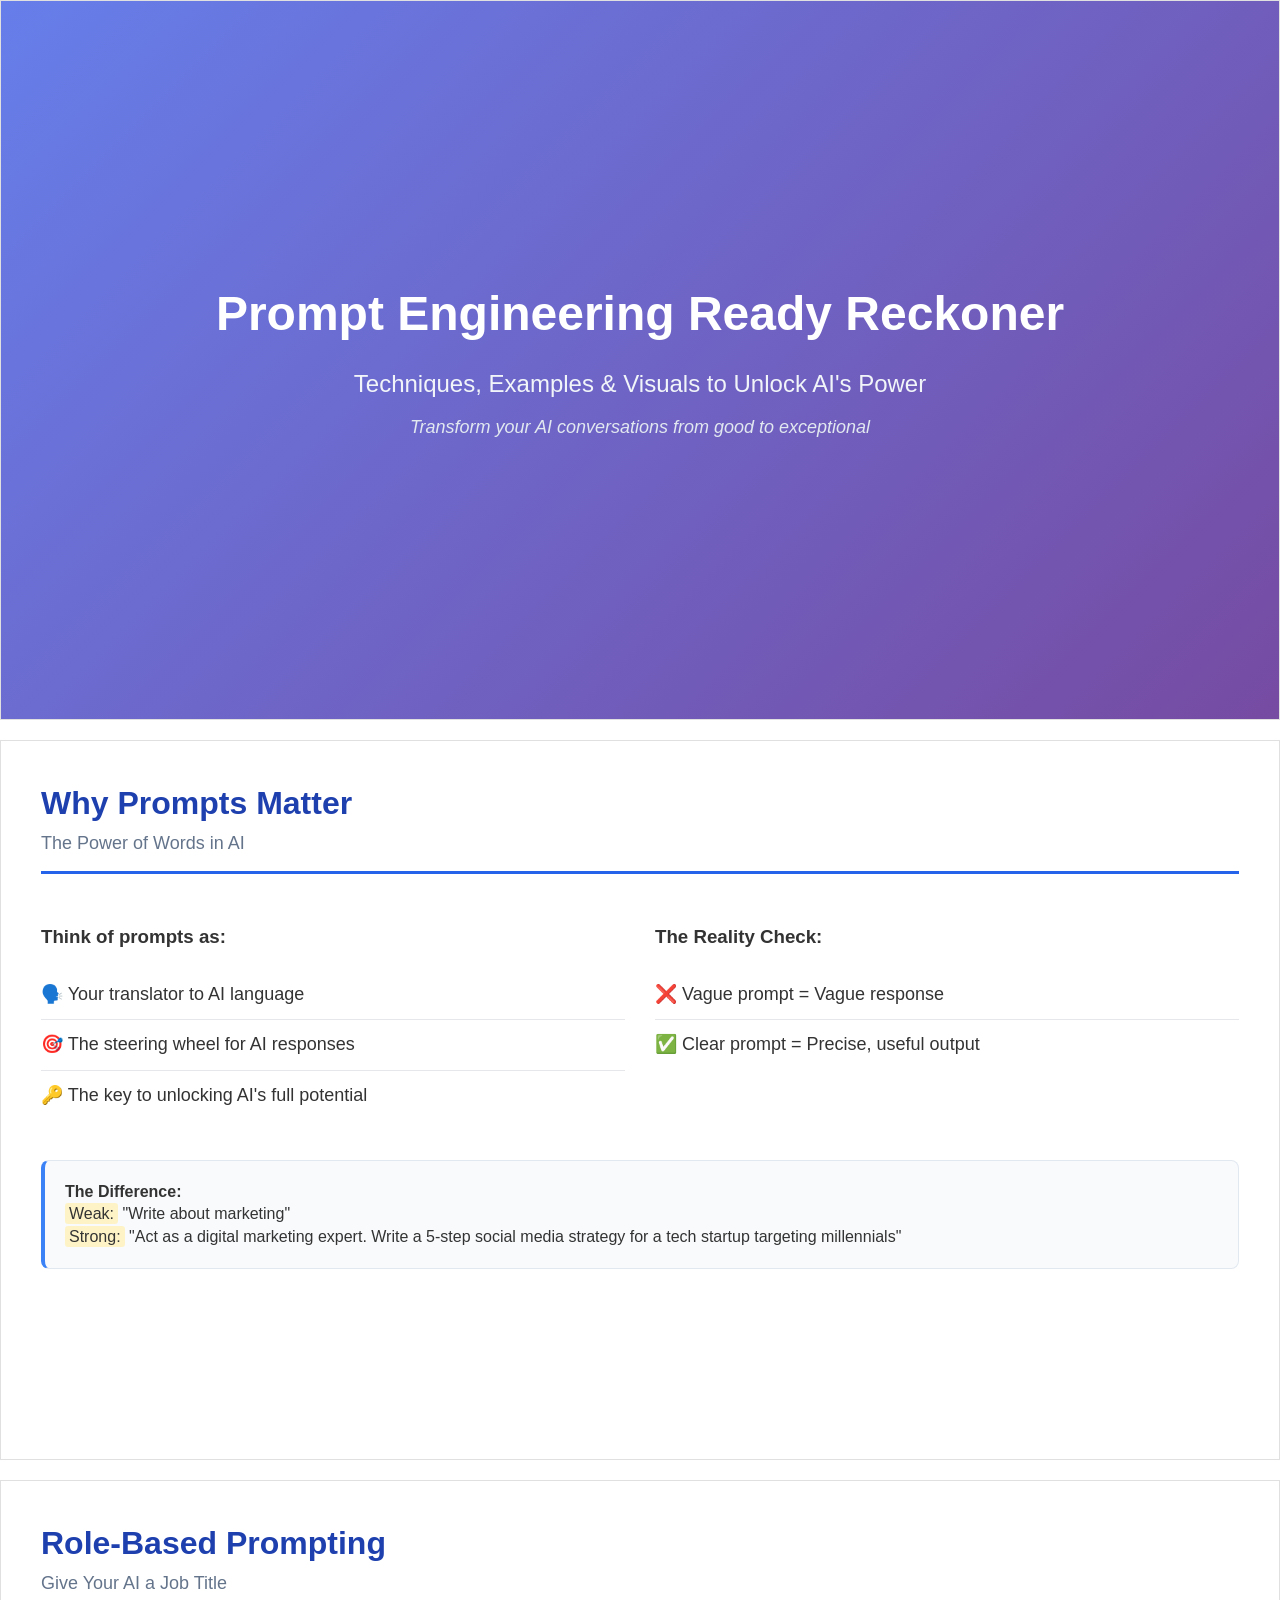
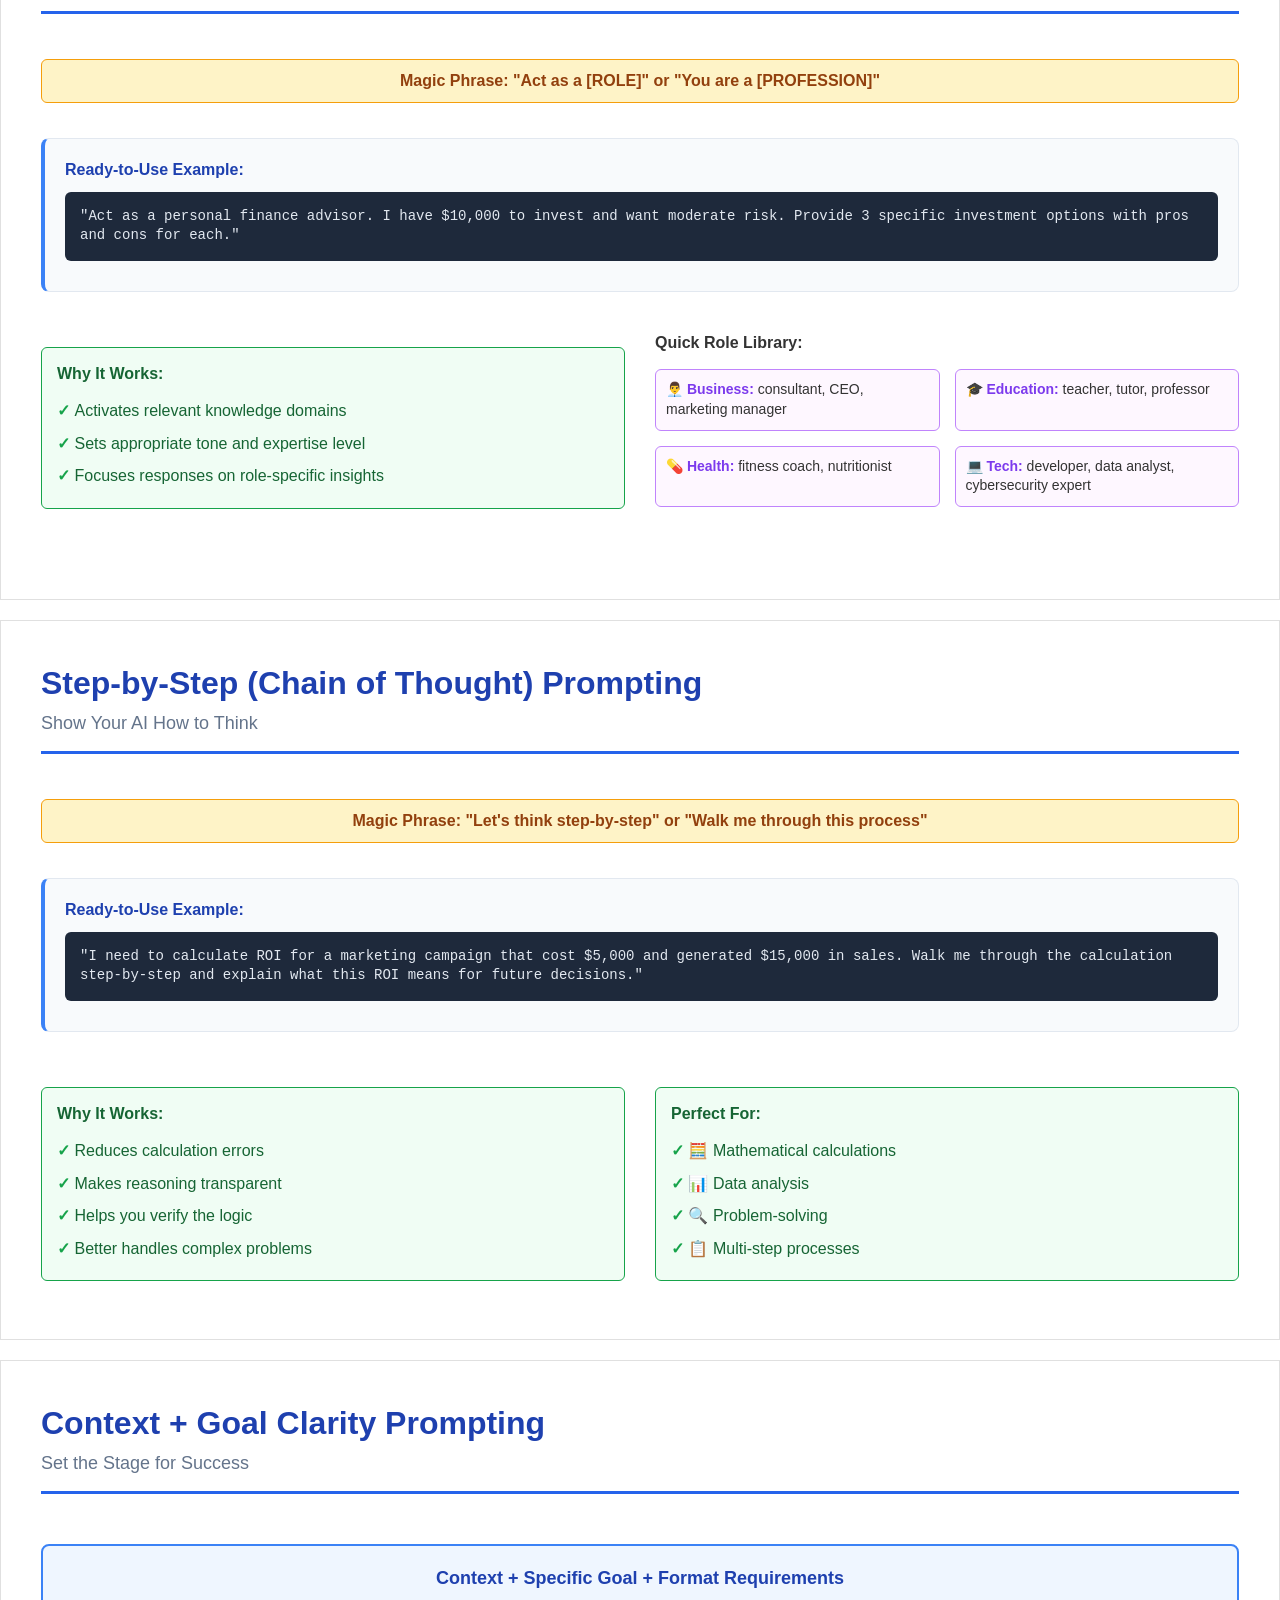
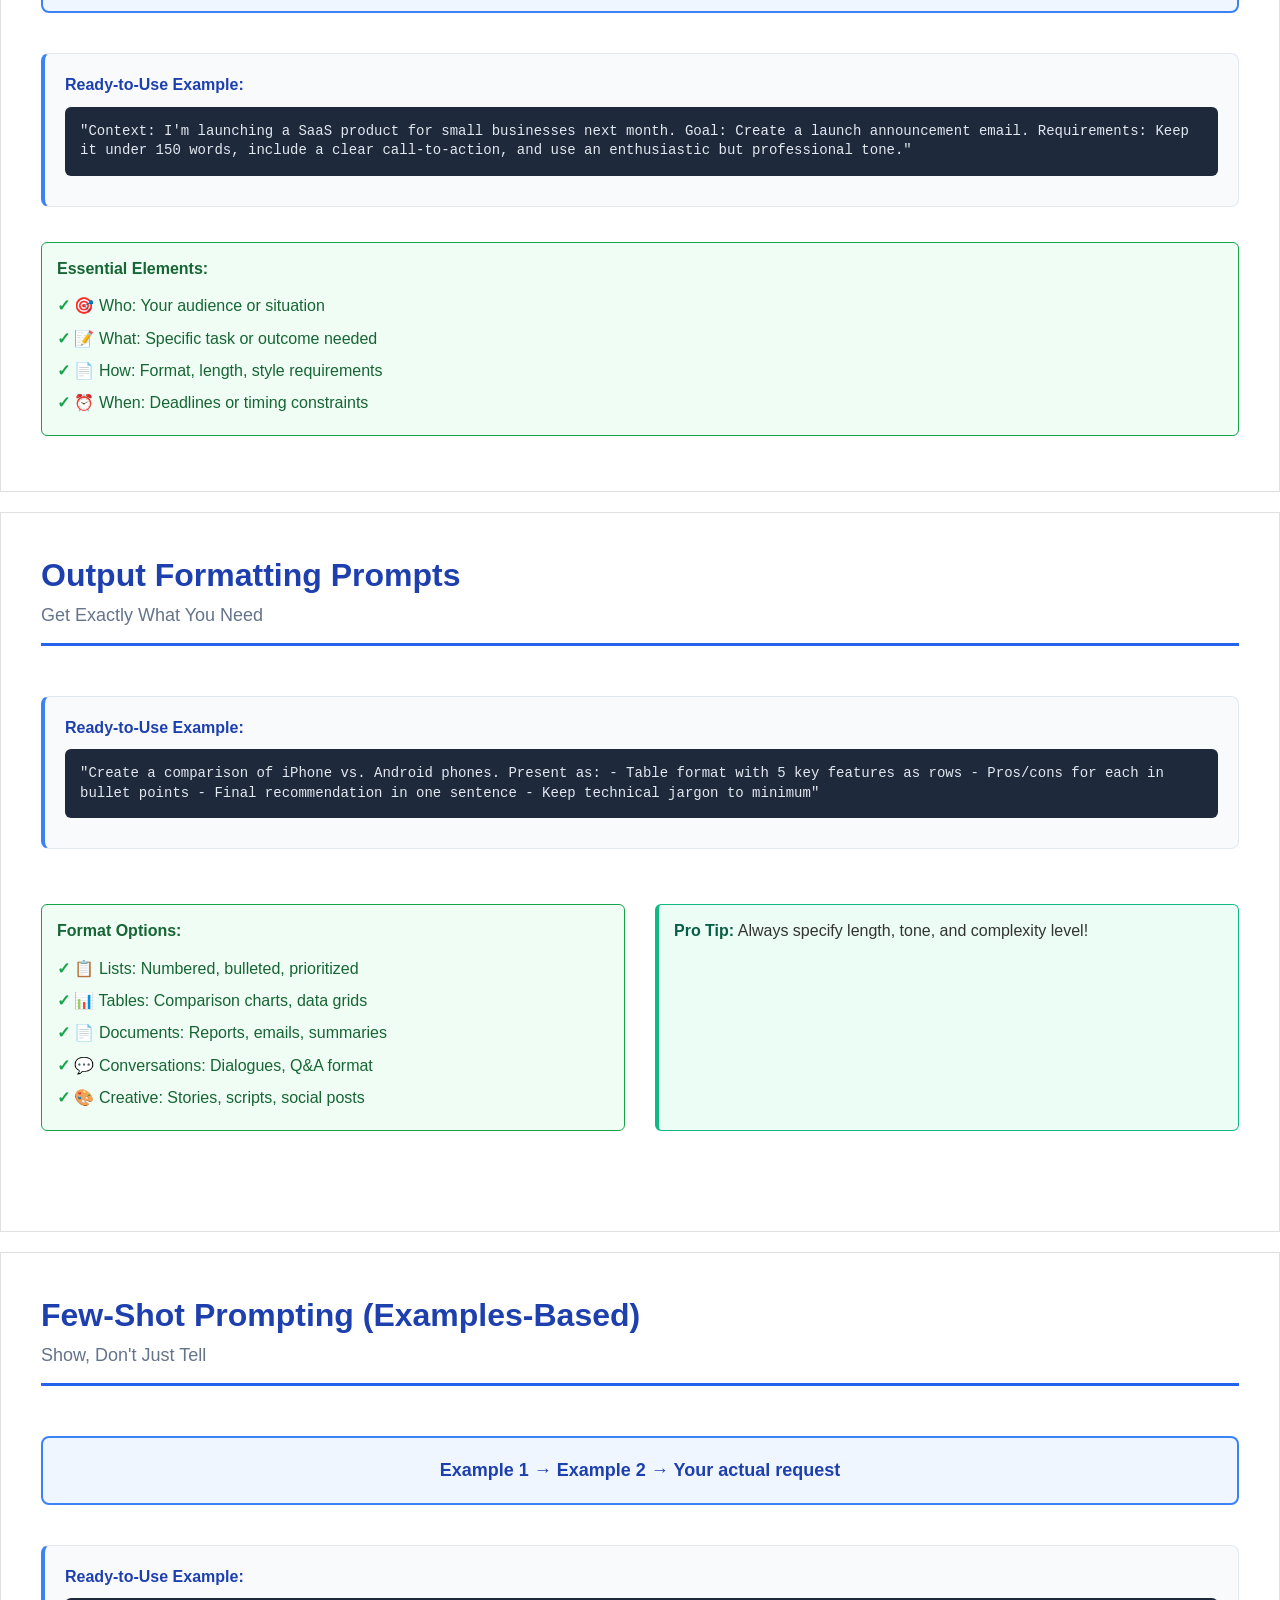
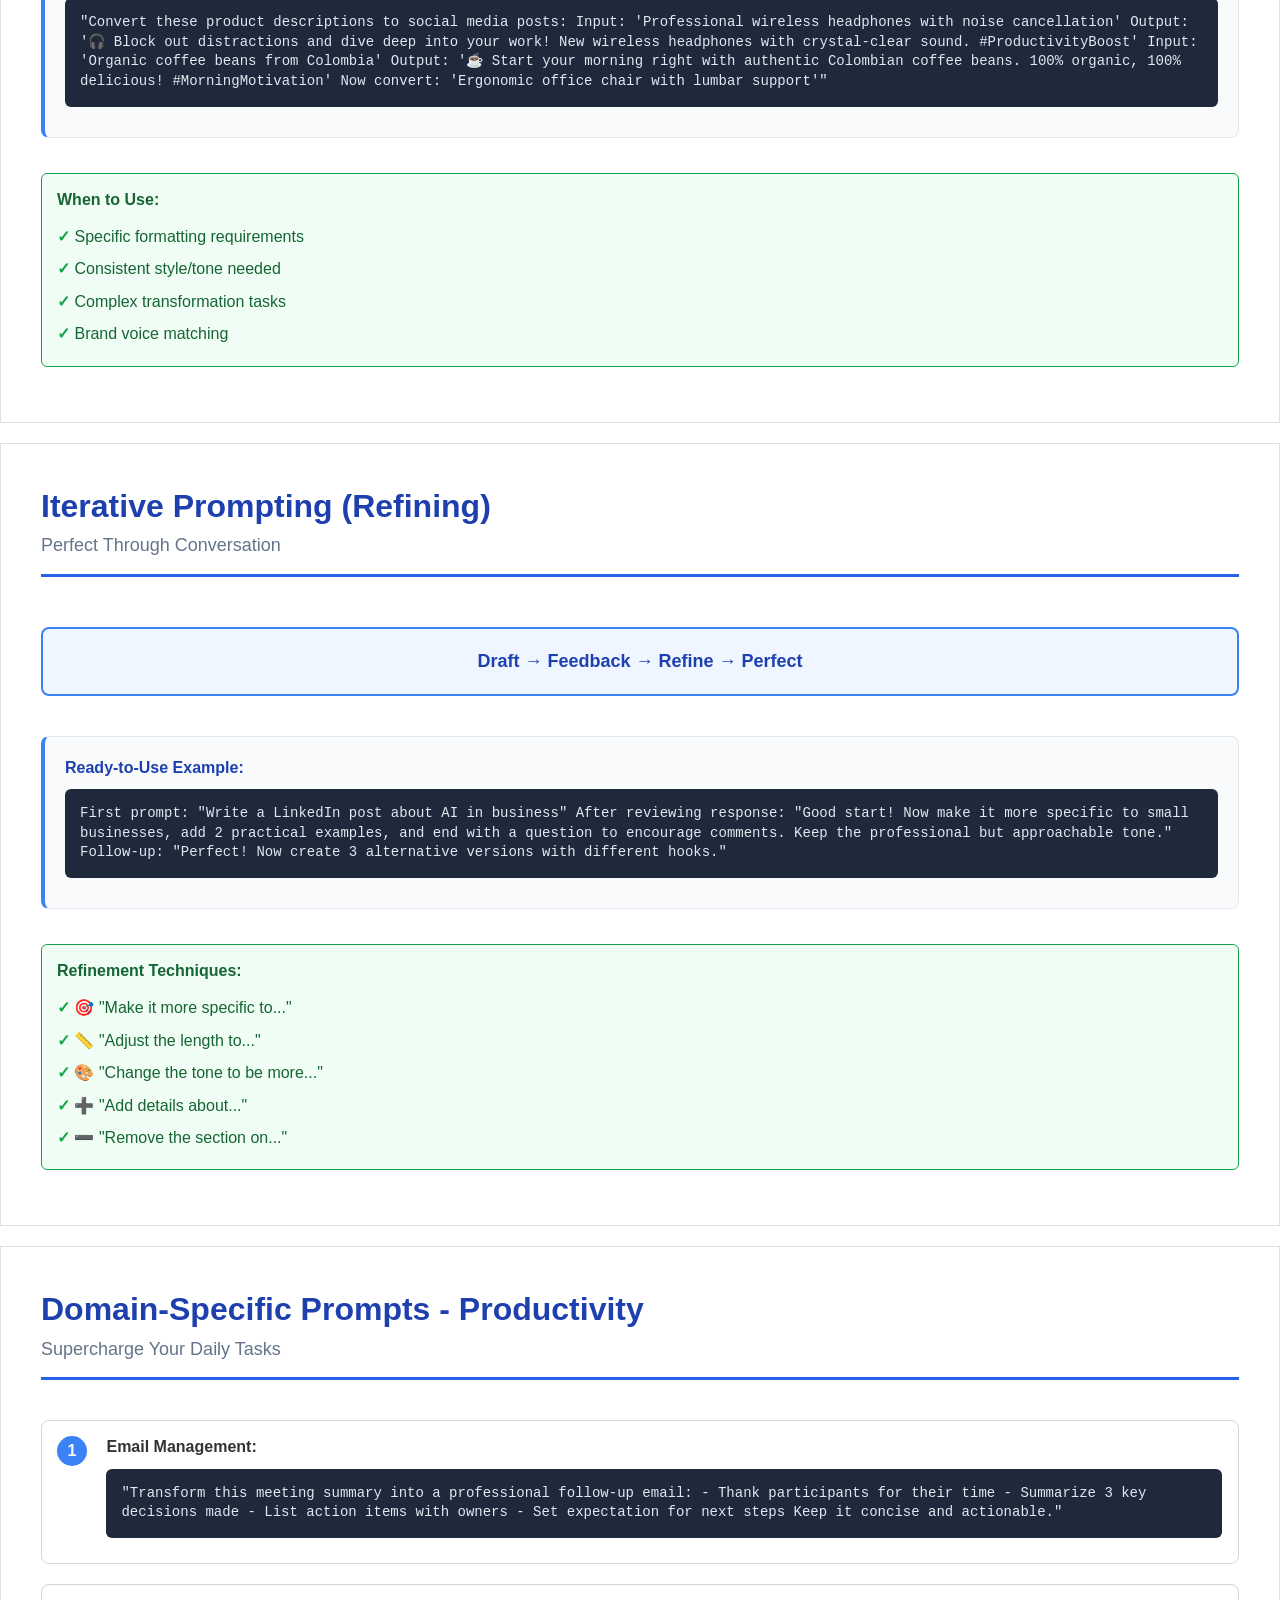
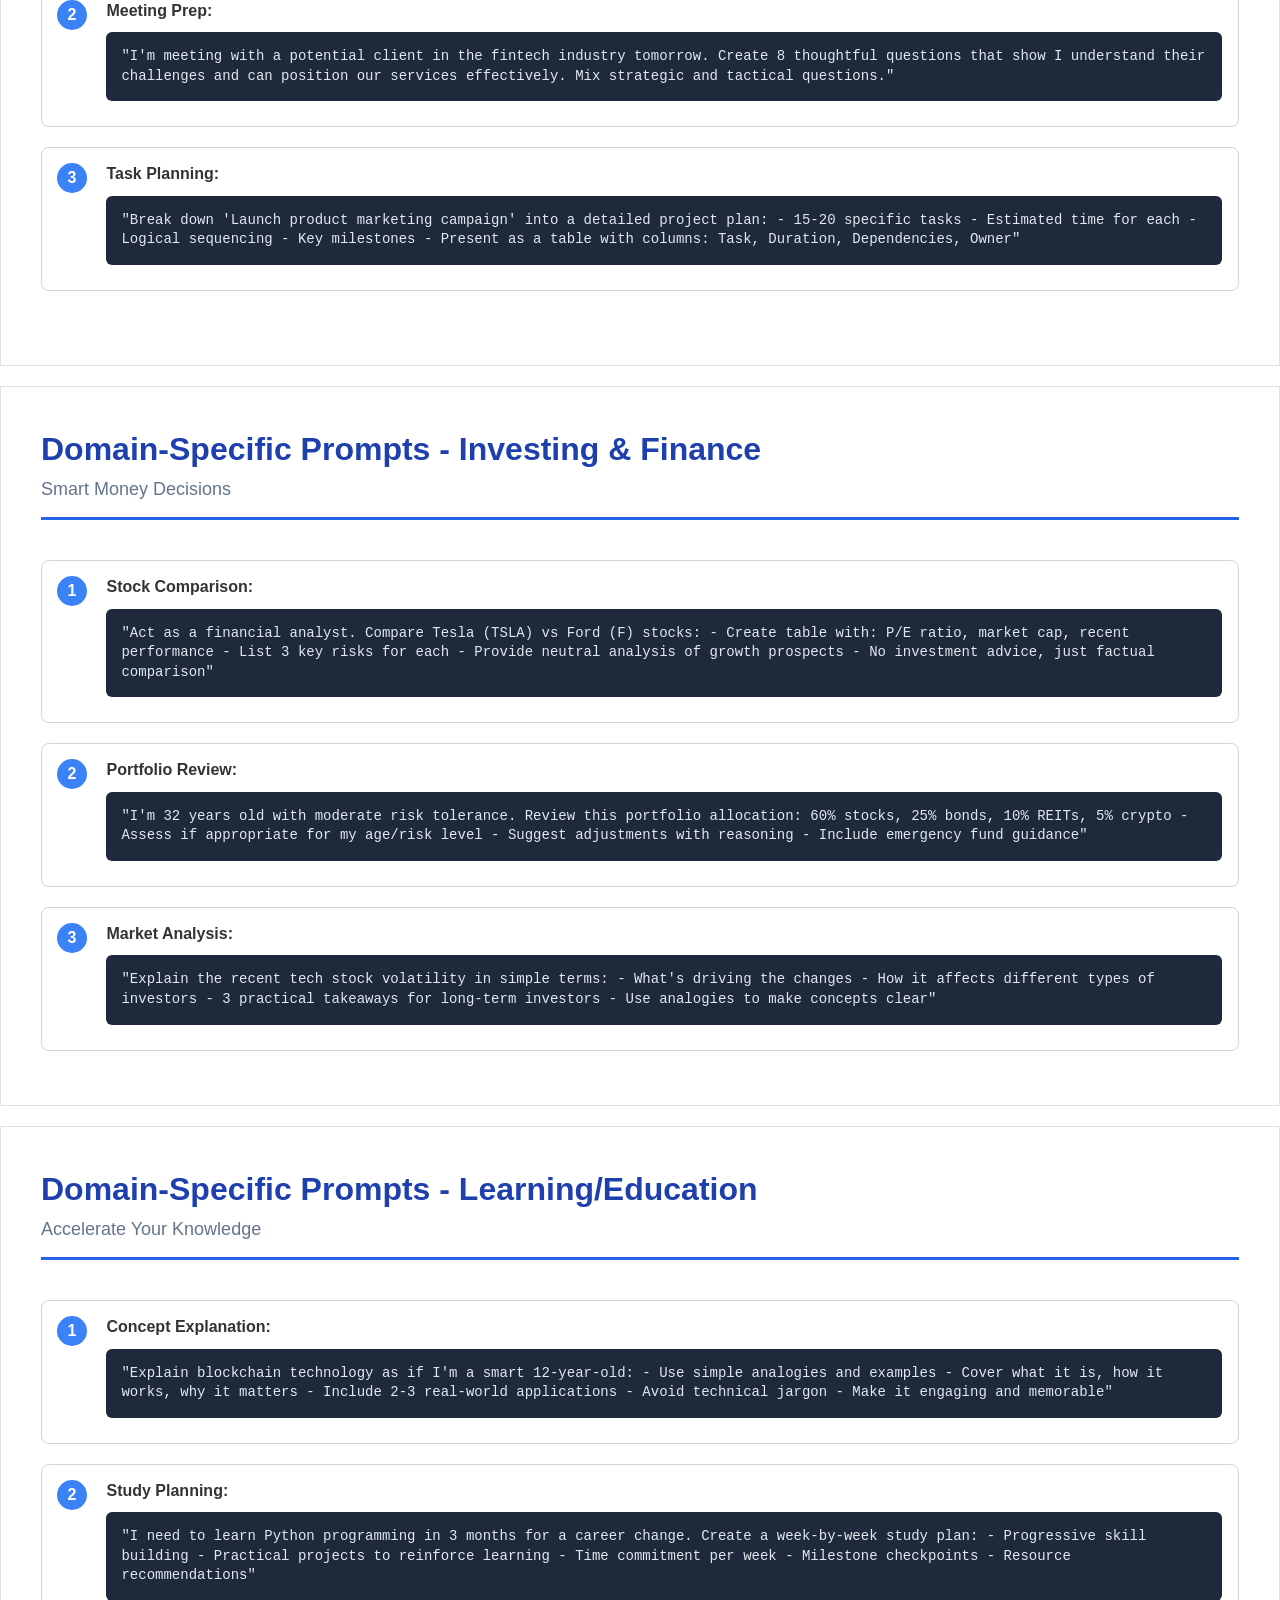
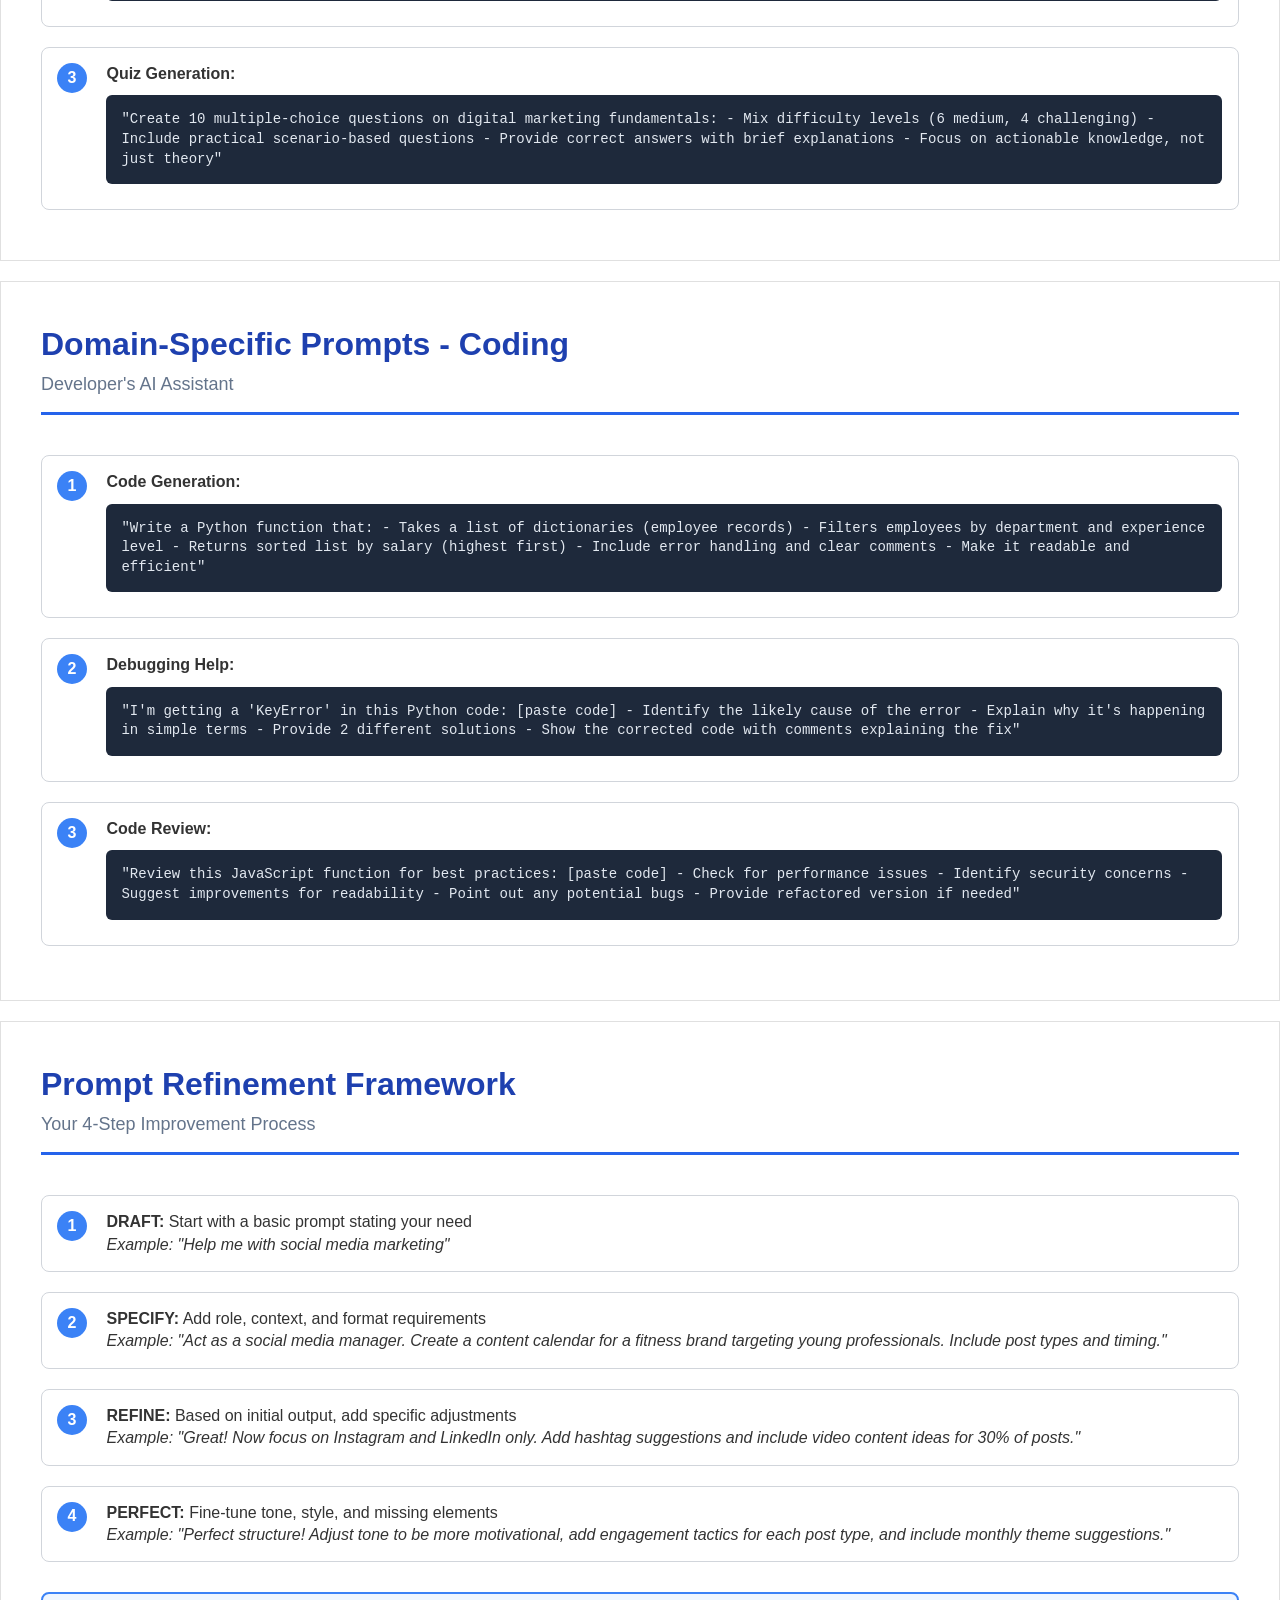
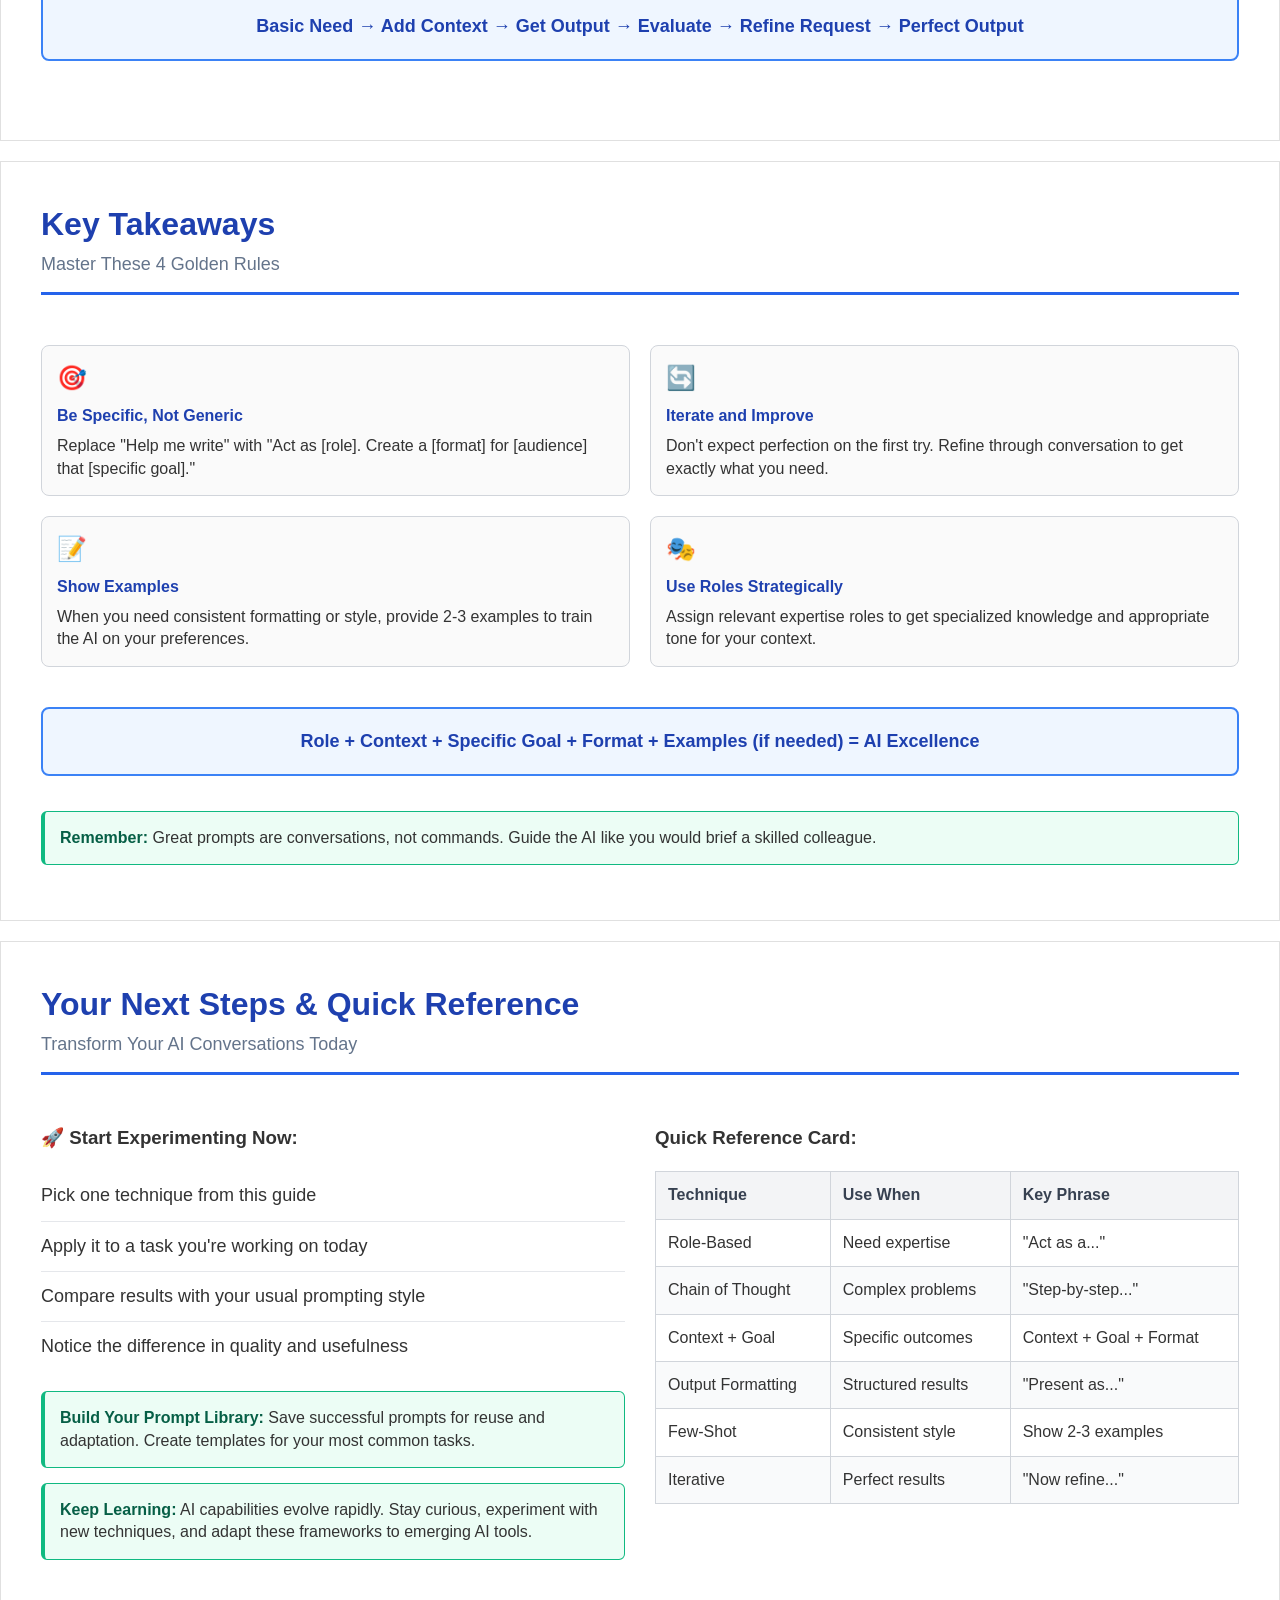
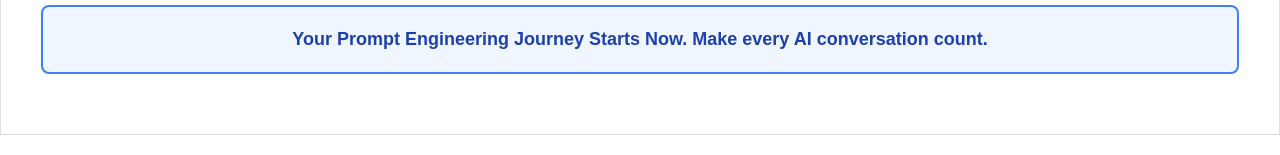
==== index.html @ 98dbdd7b "Rename prompt_engineering_presentation.html to index.html" ====
<!DOCTYPE html>
<html lang="en">
<head>
    <meta charset="UTF-8">
    <meta name="viewport" content="width=device-width, initial-scale=1.0">
    <title>Prompt Engineering Ready Reckoner</title>
    <style>
        @page {
            size: A4 landscape;
            margin: 0.5in;
        }

        * {
            margin: 0;
            padding: 0;
            box-sizing: border-box;
        }

        body {
            font-family: 'Segoe UI', Tahoma, Geneva, Verdana, sans-serif;
            line-height: 1.4;
            color: #333;
            background: white;
        }

        .slide {
            width: 100%;
            min-height: 7.5in;
            page-break-after: always;
            padding: 40px;
            display: flex;
            flex-direction: column;
            justify-content: flex-start;
            position: relative;
            background: white;
            border: 1px solid #e0e0e0;
            margin-bottom: 20px;
        }

        .slide:last-child {
            page-break-after: avoid;
        }

        .slide-header {
            border-bottom: 3px solid #2563eb;
            padding-bottom: 15px;
            margin-bottom: 30px;
        }

        .slide-title {
            font-size: 32px;
            font-weight: bold;
            color: #1e40af;
            margin-bottom: 5px;
        }

        .slide-subtitle {
            font-size: 18px;
            color: #64748b;
            font-weight: 500;
        }

        .cover-slide {
            justify-content: center;
            text-align: center;
            background: linear-gradient(135deg, #667eea 0%, #764ba2 100%);
            color: white;
        }

        .cover-slide .slide-title {
            font-size: 48px;
            color: white;
            margin-bottom: 20px;
        }

        .cover-slide .slide-subtitle {
            font-size: 24px;
            color: #f1f5f9;
            margin-bottom: 15px;
        }

        .tagline {
            font-size: 18px;
            color: #e2e8f0;
            font-style: italic;
        }

        .content-grid {
            display: grid;
            grid-template-columns: 1fr 1fr;
            gap: 30px;
            margin-top: 20px;
        }

        .single-column {
            display: block;
        }

        .key-points {
            list-style: none;
            margin: 20px 0;
        }

        .key-points li {
            padding: 12px 0;
            font-size: 18px;
            border-bottom: 1px solid #e5e7eb;
        }

        .key-points li:last-child {
            border-bottom: none;
        }

        .example-box {
            background: #f8fafc;
            border: 1px solid #e2e8f0;
            border-left: 4px solid #3b82f6;
            padding: 20px;
            margin: 20px 0;
            border-radius: 8px;
        }

        .example-title {
            font-weight: bold;
            color: #1e40af;
            margin-bottom: 10px;
        }

        .prompt-example {
            background: #1e293b;
            color: #e2e8f0;
            padding: 15px;
            border-radius: 6px;
            font-family: 'Courier New', monospace;
            font-size: 14px;
            margin: 10px 0;
            overflow-wrap: break-word;
        }

        .magic-phrase {
            background: #fef3c7;
            border: 1px solid #f59e0b;
            padding: 10px 15px;
            border-radius: 6px;
            font-weight: bold;
            color: #92400e;
            text-align: center;
            margin: 15px 0;
        }

        .benefits-list {
            background: #f0fdf4;
            border: 1px solid #16a34a;
            padding: 15px;
            border-radius: 6px;
            margin: 15px 0;
        }

        .benefits-list h4 {
            color: #166534;
            margin-bottom: 10px;
        }

        .benefits-list ul {
            list-style: none;
            margin-left: 0;
        }

        .benefits-list li {
            padding: 5px 0;
            color: #166534;
        }

        .benefits-list li:before {
            content: "✓ ";
            color: #16a34a;
            font-weight: bold;
        }

        .role-grid {
            display: grid;
            grid-template-columns: repeat(2, 1fr);
            gap: 15px;
            margin: 15px 0;
        }

        .role-item {
            background: #fef7ff;
            border: 1px solid #c084fc;
            padding: 10px;
            border-radius: 6px;
            font-size: 14px;
        }

        .role-item strong {
            color: #7c3aed;
        }

        .formula-box {
            background: #eff6ff;
            border: 2px solid #3b82f6;
            padding: 20px;
            text-align: center;
            font-size: 18px;
            font-weight: bold;
            color: #1e40af;
            border-radius: 8px;
            margin: 20px 0;
        }

        .step-box {
            border: 1px solid #d1d5db;
            border-radius: 8px;
            padding: 15px;
            margin: 10px 0;
            background: white;
        }

        .step-number {
            background: #3b82f6;
            color: white;
            width: 30px;
            height: 30px;
            border-radius: 50%;
            display: inline-flex;
            align-items: center;
            justify-content: center;
            font-weight: bold;
            margin-right: 15px;
        }

        .step-content {
            display: inline-block;
            width: calc(100% - 50px);
            vertical-align: top;
        }

        .golden-rules {
            display: grid;
            grid-template-columns: repeat(2, 1fr);
            gap: 20px;
            margin: 20px 0;
        }

        .rule-box {
            border: 1px solid #d1d5db;
            border-radius: 8px;
            padding: 15px;
            background: #fafafa;
        }

        .rule-icon {
            font-size: 24px;
            margin-bottom: 10px;
        }

        .rule-title {
            font-weight: bold;
            color: #1e40af;
            margin-bottom: 8px;
        }

        .table-container {
            margin: 20px 0;
        }

        .reference-table {
            width: 100%;
            border-collapse: collapse;
            border: 1px solid #d1d5db;
        }

        .reference-table th,
        .reference-table td {
            border: 1px solid #d1d5db;
            padding: 12px;
            text-align: left;
        }

        .reference-table th {
            background: #f3f4f6;
            font-weight: bold;
            color: #374151;
        }

        .reference-table tr:nth-child(even) {
            background: #f9fafb;
        }

        .highlight {
            background: #fef3c7;
            padding: 2px 4px;
            border-radius: 3px;
        }

        .tip-box {
            background: #ecfdf5;
            border: 1px solid #10b981;
            border-left: 4px solid #10b981;
            padding: 15px;
            margin: 15px 0;
            border-radius: 6px;
        }

        .tip-box strong {
            color: #065f46;
        }

        @media print {
            .slide {
                page-break-inside: avoid;
                break-inside: avoid;
            }
        }
    </style>
</head>
<body>

<!-- Slide 1: Cover -->
<div class="slide cover-slide">
    <div>
        <h1 class="slide-title">Prompt Engineering Ready Reckoner</h1>
        <h2 class="slide-subtitle">Techniques, Examples & Visuals to Unlock AI's Power</h2>
        <p class="tagline">Transform your AI conversations from good to exceptional</p>
    </div>
</div>

<!-- Slide 2: Introduction -->
<div class="slide">
    <div class="slide-header">
        <h1 class="slide-title">Why Prompts Matter</h1>
        <h2 class="slide-subtitle">The Power of Words in AI</h2>
    </div>

    <div class="content-grid">
        <div>
            <h3>Think of prompts as:</h3>
            <ul class="key-points">
                <li>🗣️ Your translator to AI language</li>
                <li>🎯 The steering wheel for AI responses</li>
                <li>🔑 The key to unlocking AI's full potential</li>
            </ul>
        </div>

        <div>
            <h3>The Reality Check:</h3>
            <ul class="key-points">
                <li>❌ Vague prompt = Vague response</li>
                <li>✅ Clear prompt = Precise, useful output</li>
            </ul>
        </div>
    </div>

    <div class="example-box">
        <p><strong>The Difference:</strong></p>
        <p><span class="highlight">Weak:</span> "Write about marketing"</p>
        <p><span class="highlight">Strong:</span> "Act as a digital marketing expert. Write a 5-step social media strategy for a tech startup targeting millennials"</p>
    </div>
</div>

<!-- Slide 3: Role-Based Prompting -->
<div class="slide">
    <div class="slide-header">
        <h1 class="slide-title">Role-Based Prompting</h1>
        <h2 class="slide-subtitle">Give Your AI a Job Title</h2>
    </div>

    <div class="magic-phrase">
        Magic Phrase: "Act as a [ROLE]" or "You are a [PROFESSION]"
    </div>

    <div class="example-box">
        <div class="example-title">Ready-to-Use Example:</div>
        <div class="prompt-example">
"Act as a personal finance advisor. I have $10,000 to invest and want moderate risk. 
Provide 3 specific investment options with pros and cons for each."
        </div>
    </div>

    <div class="content-grid">
        <div class="benefits-list">
            <h4>Why It Works:</h4>
            <ul>
                <li>Activates relevant knowledge domains</li>
                <li>Sets appropriate tone and expertise level</li>
                <li>Focuses responses on role-specific insights</li>
            </ul>
        </div>

        <div>
            <h4>Quick Role Library:</h4>
            <div class="role-grid">
                <div class="role-item"><strong>👨‍💼 Business:</strong> consultant, CEO, marketing manager</div>
                <div class="role-item"><strong>🎓 Education:</strong> teacher, tutor, professor</div>
                <div class="role-item"><strong>💊 Health:</strong> fitness coach, nutritionist</div>
                <div class="role-item"><strong>💻 Tech:</strong> developer, data analyst, cybersecurity expert</div>
            </div>
        </div>
    </div>
</div>

<!-- Slide 4: Chain of Thought -->
<div class="slide">
    <div class="slide-header">
        <h1 class="slide-title">Step-by-Step (Chain of Thought) Prompting</h1>
        <h2 class="slide-subtitle">Show Your AI How to Think</h2>
    </div>

    <div class="magic-phrase">
        Magic Phrase: "Let's think step-by-step" or "Walk me through this process"
    </div>

    <div class="example-box">
        <div class="example-title">Ready-to-Use Example:</div>
        <div class="prompt-example">
"I need to calculate ROI for a marketing campaign that cost $5,000 and generated 
$15,000 in sales. Walk me through the calculation step-by-step and explain what 
this ROI means for future decisions."
        </div>
    </div>

    <div class="content-grid">
        <div class="benefits-list">
            <h4>Why It Works:</h4>
            <ul>
                <li>Reduces calculation errors</li>
                <li>Makes reasoning transparent</li>
                <li>Helps you verify the logic</li>
                <li>Better handles complex problems</li>
            </ul>
        </div>

        <div class="benefits-list">
            <h4>Perfect For:</h4>
            <ul>
                <li>🧮 Mathematical calculations</li>
                <li>📊 Data analysis</li>
                <li>🔍 Problem-solving</li>
                <li>📋 Multi-step processes</li>
            </ul>
        </div>
    </div>
</div>

<!-- Slide 5: Context + Goal -->
<div class="slide">
    <div class="slide-header">
        <h1 class="slide-title">Context + Goal Clarity Prompting</h1>
        <h2 class="slide-subtitle">Set the Stage for Success</h2>
    </div>

    <div class="formula-box">
        Context + Specific Goal + Format Requirements
    </div>

    <div class="example-box">
        <div class="example-title">Ready-to-Use Example:</div>
        <div class="prompt-example">
"Context: I'm launching a SaaS product for small businesses next month.
Goal: Create a launch announcement email.
Requirements: Keep it under 150 words, include a clear call-to-action, 
and use an enthusiastic but professional tone."
        </div>
    </div>

    <div class="benefits-list">
        <h4>Essential Elements:</h4>
        <ul>
            <li>🎯 Who: Your audience or situation</li>
            <li>📝 What: Specific task or outcome needed</li>
            <li>📄 How: Format, length, style requirements</li>
            <li>⏰ When: Deadlines or timing constraints</li>
        </ul>
    </div>
</div>

<!-- Slide 6: Output Formatting -->
<div class="slide">
    <div class="slide-header">
        <h1 class="slide-title">Output Formatting Prompts</h1>
        <h2 class="slide-subtitle">Get Exactly What You Need</h2>
    </div>

    <div class="example-box">
        <div class="example-title">Ready-to-Use Example:</div>
        <div class="prompt-example">
"Create a comparison of iPhone vs. Android phones. Present as:
- Table format with 5 key features as rows
- Pros/cons for each in bullet points
- Final recommendation in one sentence
- Keep technical jargon to minimum"
        </div>
    </div>

    <div class="content-grid">
        <div class="benefits-list">
            <h4>Format Options:</h4>
            <ul>
                <li>📋 Lists: Numbered, bulleted, prioritized</li>
                <li>📊 Tables: Comparison charts, data grids</li>
                <li>📄 Documents: Reports, emails, summaries</li>
                <li>💬 Conversations: Dialogues, Q&A format</li>
                <li>🎨 Creative: Stories, scripts, social posts</li>
            </ul>
        </div>

        <div class="tip-box">
            <strong>Pro Tip:</strong> Always specify length, tone, and complexity level!
        </div>
    </div>
</div>

<!-- Slide 7: Few-Shot Prompting -->
<div class="slide">
    <div class="slide-header">
        <h1 class="slide-title">Few-Shot Prompting (Examples-Based)</h1>
        <h2 class="slide-subtitle">Show, Don't Just Tell</h2>
    </div>

    <div class="formula-box">
        Example 1 → Example 2 → Your actual request
    </div>

    <div class="example-box">
        <div class="example-title">Ready-to-Use Example:</div>
        <div class="prompt-example">
"Convert these product descriptions to social media posts:

Input: 'Professional wireless headphones with noise cancellation'
Output: '🎧 Block out distractions and dive deep into your work! New wireless 
headphones with crystal-clear sound. #ProductivityBoost'

Input: 'Organic coffee beans from Colombia'  
Output: '☕ Start your morning right with authentic Colombian coffee beans. 
100% organic, 100% delicious! #MorningMotivation'

Now convert: 'Ergonomic office chair with lumbar support'"
        </div>
    </div>

    <div class="benefits-list">
        <h4>When to Use:</h4>
        <ul>
            <li>Specific formatting requirements</li>
            <li>Consistent style/tone needed</li>
            <li>Complex transformation tasks</li>
            <li>Brand voice matching</li>
        </ul>
    </div>
</div>

<!-- Slide 8: Iterative Prompting -->
<div class="slide">
    <div class="slide-header">
        <h1 class="slide-title">Iterative Prompting (Refining)</h1>
        <h2 class="slide-subtitle">Perfect Through Conversation</h2>
    </div>

    <div class="formula-box">
        Draft → Feedback → Refine → Perfect
    </div>

    <div class="example-box">
        <div class="example-title">Ready-to-Use Example:</div>
        <div class="prompt-example">
First prompt: "Write a LinkedIn post about AI in business"

After reviewing response: "Good start! Now make it more specific to small businesses, 
add 2 practical examples, and end with a question to encourage comments. 
Keep the professional but approachable tone."

Follow-up: "Perfect! Now create 3 alternative versions with different hooks."
        </div>
    </div>

    <div class="benefits-list">
        <h4>Refinement Techniques:</h4>
        <ul>
            <li>🎯 "Make it more specific to..."</li>
            <li>📏 "Adjust the length to..."</li>
            <li>🎨 "Change the tone to be more..."</li>
            <li>➕ "Add details about..."</li>
            <li>➖ "Remove the section on..."</li>
        </ul>
    </div>
</div>

<!-- Slide 9: Productivity Prompts -->
<div class="slide">
    <div class="slide-header">
        <h1 class="slide-title">Domain-Specific Prompts - Productivity</h1>
        <h2 class="slide-subtitle">Supercharge Your Daily Tasks</h2>
    </div>

    <div class="step-box">
        <span class="step-number">1</span>
        <div class="step-content">
            <strong>Email Management:</strong>
            <div class="prompt-example">
"Transform this meeting summary into a professional follow-up email:
- Thank participants for their time
- Summarize 3 key decisions made
- List action items with owners
- Set expectation for next steps
Keep it concise and actionable."
            </div>
        </div>
    </div>

    <div class="step-box">
        <span class="step-number">2</span>
        <div class="step-content">
            <strong>Meeting Prep:</strong>
            <div class="prompt-example">
"I'm meeting with a potential client in the fintech industry tomorrow. 
Create 8 thoughtful questions that show I understand their challenges 
and can position our services effectively. Mix strategic and tactical questions."
            </div>
        </div>
    </div>

    <div class="step-box">
        <span class="step-number">3</span>
        <div class="step-content">
            <strong>Task Planning:</strong>
            <div class="prompt-example">
"Break down 'Launch product marketing campaign' into a detailed project plan:
- 15-20 specific tasks
- Estimated time for each
- Logical sequencing
- Key milestones
- Present as a table with columns: Task, Duration, Dependencies, Owner"
            </div>
        </div>
    </div>
</div>

<!-- Slide 10: Finance Prompts -->
<div class="slide">
    <div class="slide-header">
        <h1 class="slide-title">Domain-Specific Prompts - Investing & Finance</h1>
        <h2 class="slide-subtitle">Smart Money Decisions</h2>
    </div>

    <div class="step-box">
        <span class="step-number">1</span>
        <div class="step-content">
            <strong>Stock Comparison:</strong>
            <div class="prompt-example">
"Act as a financial analyst. Compare Tesla (TSLA) vs Ford (F) stocks:
- Create table with: P/E ratio, market cap, recent performance
- List 3 key risks for each
- Provide neutral analysis of growth prospects
- No investment advice, just factual comparison"
            </div>
        </div>
    </div>

    <div class="step-box">
        <span class="step-number">2</span>
        <div class="step-content">
            <strong>Portfolio Review:</strong>
            <div class="prompt-example">
"I'm 32 years old with moderate risk tolerance. Review this portfolio allocation:
60% stocks, 25% bonds, 10% REITs, 5% crypto
- Assess if appropriate for my age/risk level  
- Suggest adjustments with reasoning
- Include emergency fund guidance"
            </div>
        </div>
    </div>

    <div class="step-box">
        <span class="step-number">3</span>
        <div class="step-content">
            <strong>Market Analysis:</strong>
            <div class="prompt-example">
"Explain the recent tech stock volatility in simple terms:
- What's driving the changes
- How it affects different types of investors
- 3 practical takeaways for long-term investors
- Use analogies to make concepts clear"
            </div>
        </div>
    </div>
</div>

<!-- Slide 11: Learning Prompts -->
<div class="slide">
    <div class="slide-header">
        <h1 class="slide-title">Domain-Specific Prompts - Learning/Education</h1>
        <h2 class="slide-subtitle">Accelerate Your Knowledge</h2>
    </div>

    <div class="step-box">
        <span class="step-number">1</span>
        <div class="step-content">
            <strong>Concept Explanation:</strong>
            <div class="prompt-example">
"Explain blockchain technology as if I'm a smart 12-year-old:
- Use simple analogies and examples
- Cover what it is, how it works, why it matters
- Include 2-3 real-world applications
- Avoid technical jargon
- Make it engaging and memorable"
            </div>
        </div>
    </div>

    <div class="step-box">
        <span class="step-number">2</span>
        <div class="step-content">
            <strong>Study Planning:</strong>
            <div class="prompt-example">
"I need to learn Python programming in 3 months for a career change.
Create a week-by-week study plan:
- Progressive skill building
- Practical projects to reinforce learning  
- Time commitment per week
- Milestone checkpoints
- Resource recommendations"
            </div>
        </div>
    </div>

    <div class="step-box">
        <span class="step-number">3</span>
        <div class="step-content">
            <strong>Quiz Generation:</strong>
            <div class="prompt-example">
"Create 10 multiple-choice questions on digital marketing fundamentals:
- Mix difficulty levels (6 medium, 4 challenging)
- Include practical scenario-based questions
- Provide correct answers with brief explanations
- Focus on actionable knowledge, not just theory"
            </div>
        </div>
    </div>
</div>

<!-- Slide 12: Coding Prompts -->
<div class="slide">
    <div class="slide-header">
        <h1 class="slide-title">Domain-Specific Prompts - Coding</h1>
        <h2 class="slide-subtitle">Developer's AI Assistant</h2>
    </div>

    <div class="step-box">
        <span class="step-number">1</span>
        <div class="step-content">
            <strong>Code Generation:</strong>
            <div class="prompt-example">
"Write a Python function that:
- Takes a list of dictionaries (employee records)
- Filters employees by department and experience level
- Returns sorted list by salary (highest first)
- Include error handling and clear comments
- Make it readable and efficient"
            </div>
        </div>
    </div>

    <div class="step-box">
        <span class="step-number">2</span>
        <div class="step-content">
            <strong>Debugging Help:</strong>
            <div class="prompt-example">
"I'm getting a 'KeyError' in this Python code: [paste code]
- Identify the likely cause of the error
- Explain why it's happening in simple terms
- Provide 2 different solutions
- Show the corrected code with comments explaining the fix"
            </div>
        </div>
    </div>

    <div class="step-box">
        <span class="step-number">3</span>
        <div class="step-content">
            <strong>Code Review:</strong>
            <div class="prompt-example">
"Review this JavaScript function for best practices:
[paste code]
- Check for performance issues
- Identify security concerns
- Suggest improvements for readability
- Point out any potential bugs
- Provide refactored version if needed"
            </div>
        </div>
    </div>
</div>

<!-- Slide 13: Refinement Framework -->
<div class="slide">
    <div class="slide-header">
        <h1 class="slide-title">Prompt Refinement Framework</h1>
        <h2 class="slide-subtitle">Your 4-Step Improvement Process</h2>
    </div>

    <div class="step-box">
        <span class="step-number">1</span>
        <div class="step-content">
            <strong>DRAFT:</strong> Start with a basic prompt stating your need<br>
            <em>Example: "Help me with social media marketing"</em>
        </div>
    </div>

    <div class="step-box">
        <span class="step-number">2</span>
        <div class="step-content">
            <strong>SPECIFY:</strong> Add role, context, and format requirements<br>
            <em>Example: "Act as a social media manager. Create a content calendar for a fitness brand targeting young professionals. Include post types and timing."</em>
        </div>
    </div>

    <div class="step-box">
        <span class="step-number">3</span>
        <div class="step-content">
            <strong>REFINE:</strong> Based on initial output, add specific adjustments<br>
            <em>Example: "Great! Now focus on Instagram and LinkedIn only. Add hashtag suggestions and include video content ideas for 30% of posts."</em>
        </div>
    </div>

    <div class="step-box">
        <span class="step-number">4</span>
        <div class="step-content">
            <strong>PERFECT:</strong> Fine-tune tone, style, and missing elements<br>
            <em>Example: "Perfect structure! Adjust tone to be more motivational, add engagement tactics for each post type, and include monthly theme suggestions."</em>
        </div>
    </div>

    <div class="formula-box">
        Basic Need → Add Context → Get Output → Evaluate → Refine Request → Perfect Output
    </div>
</div>

<!-- Slide 14: Key Takeaways -->
<div class="slide">
    <div class="slide-header">
        <h1 class="slide-title">Key Takeaways</h1>
        <h2 class="slide-subtitle">Master These 4 Golden Rules</h2>
    </div>

    <div class="golden-rules">
        <div class="rule-box">
            <div class="rule-icon">🎯</div>
            <div class="rule-title">Be Specific, Not Generic</div>
            <p>Replace "Help me write" with "Act as [role]. Create a [format] for [audience] that [specific goal]."</p>
        </div>

        <div class="rule-box">
            <div class="rule-icon">🔄</div>
            <div class="rule-title">Iterate and Improve</div>
            <p>Don't expect perfection on the first try. Refine through conversation to get exactly what you need.</p>
        </div>

        <div class="rule-box">
            <div class="rule-icon">📝</div>
            <div class="rule-title">Show Examples</div>
            <p>When you need consistent formatting or style, provide 2-3 examples to train the AI on your preferences.</p>
        </div>

        <div class="rule-box">
            <div class="rule-icon">🎭</div>
            <div class="rule-title">Use Roles Strategically</div>
            <p>Assign relevant expertise roles to get specialized knowledge and appropriate tone for your context.</p>
        </div>
    </div>

    <div class="formula-box">
        Role + Context + Specific Goal + Format + Examples (if needed) = AI Excellence
    </div>

    <div class="tip-box">
        <strong>Remember:</strong> Great prompts are conversations, not commands. Guide the AI like you would brief a skilled colleague.
    </div>
</div>

<!-- Slide 15: Next Steps & Reference -->
<div class="slide">
    <div class="slide-header">
        <h1 class="slide-title">Your Next Steps & Quick Reference</h1>
        <h2 class="slide-subtitle">Transform Your AI Conversations Today</h2>
    </div>

    <div class="content-grid">
        <div>
            <h3>🚀 Start Experimenting Now:</h3>
            <ul class="key-points">
                <li>Pick one technique from this guide</li>
                <li>Apply it to a task you're working on today</li>
                <li>Compare results with your usual prompting style</li>
                <li>Notice the difference in quality and usefulness</li>
            </ul>

            <div class="tip-box">
                <strong>Build Your Prompt Library:</strong> Save successful prompts for reuse and adaptation. Create templates for your most common tasks.
            </div>

            <div class="tip-box">
                <strong>Keep Learning:</strong> AI capabilities evolve rapidly. Stay curious, experiment with new techniques, and adapt these frameworks to emerging AI tools.
            </div>
        </div>

        <div>
            <h3>Quick Reference Card:</h3>
            <div class="table-container">
                <table class="reference-table">
                    <thead>
                        <tr>
                            <th>Technique</th>
                            <th>Use When</th>
                            <th>Key Phrase</th>
                        </tr>
                    </thead>
                    <tbody>
                        <tr>
                            <td>Role-Based</td>
                            <td>Need expertise</td>
                            <td>"Act as a..."</td>
                        </tr>
                        <tr>
                            <td>Chain of Thought</td>
                            <td>Complex problems</td>
                            <td>"Step-by-step..."</td>
                        </tr>
                        <tr>
                            <td>Context + Goal</td>
                            <td>Specific outcomes</td>
                            <td>Context + Goal + Format</td>
                        </tr>
                        <tr>
                            <td>Output Formatting</td>
                            <td>Structured results</td>
                            <td>"Present as..."</td>
                        </tr>
                        <tr>
                            <td>Few-Shot</td>
                            <td>Consistent style</td>
                            <td>Show 2-3 examples</td>
                        </tr>
                        <tr>
                            <td>Iterative</td>
                            <td>Perfect results</td>
                            <td>"Now refine..."</td>
                        </tr>
                    </tbody>
                </table>
            </div>
        </div>
    </div>

    <div class="formula-box" style="margin-top: 30px;">
        Your Prompt Engineering Journey Starts Now. Make every AI conversation count.
    </div>
</div>

</body>
</html>
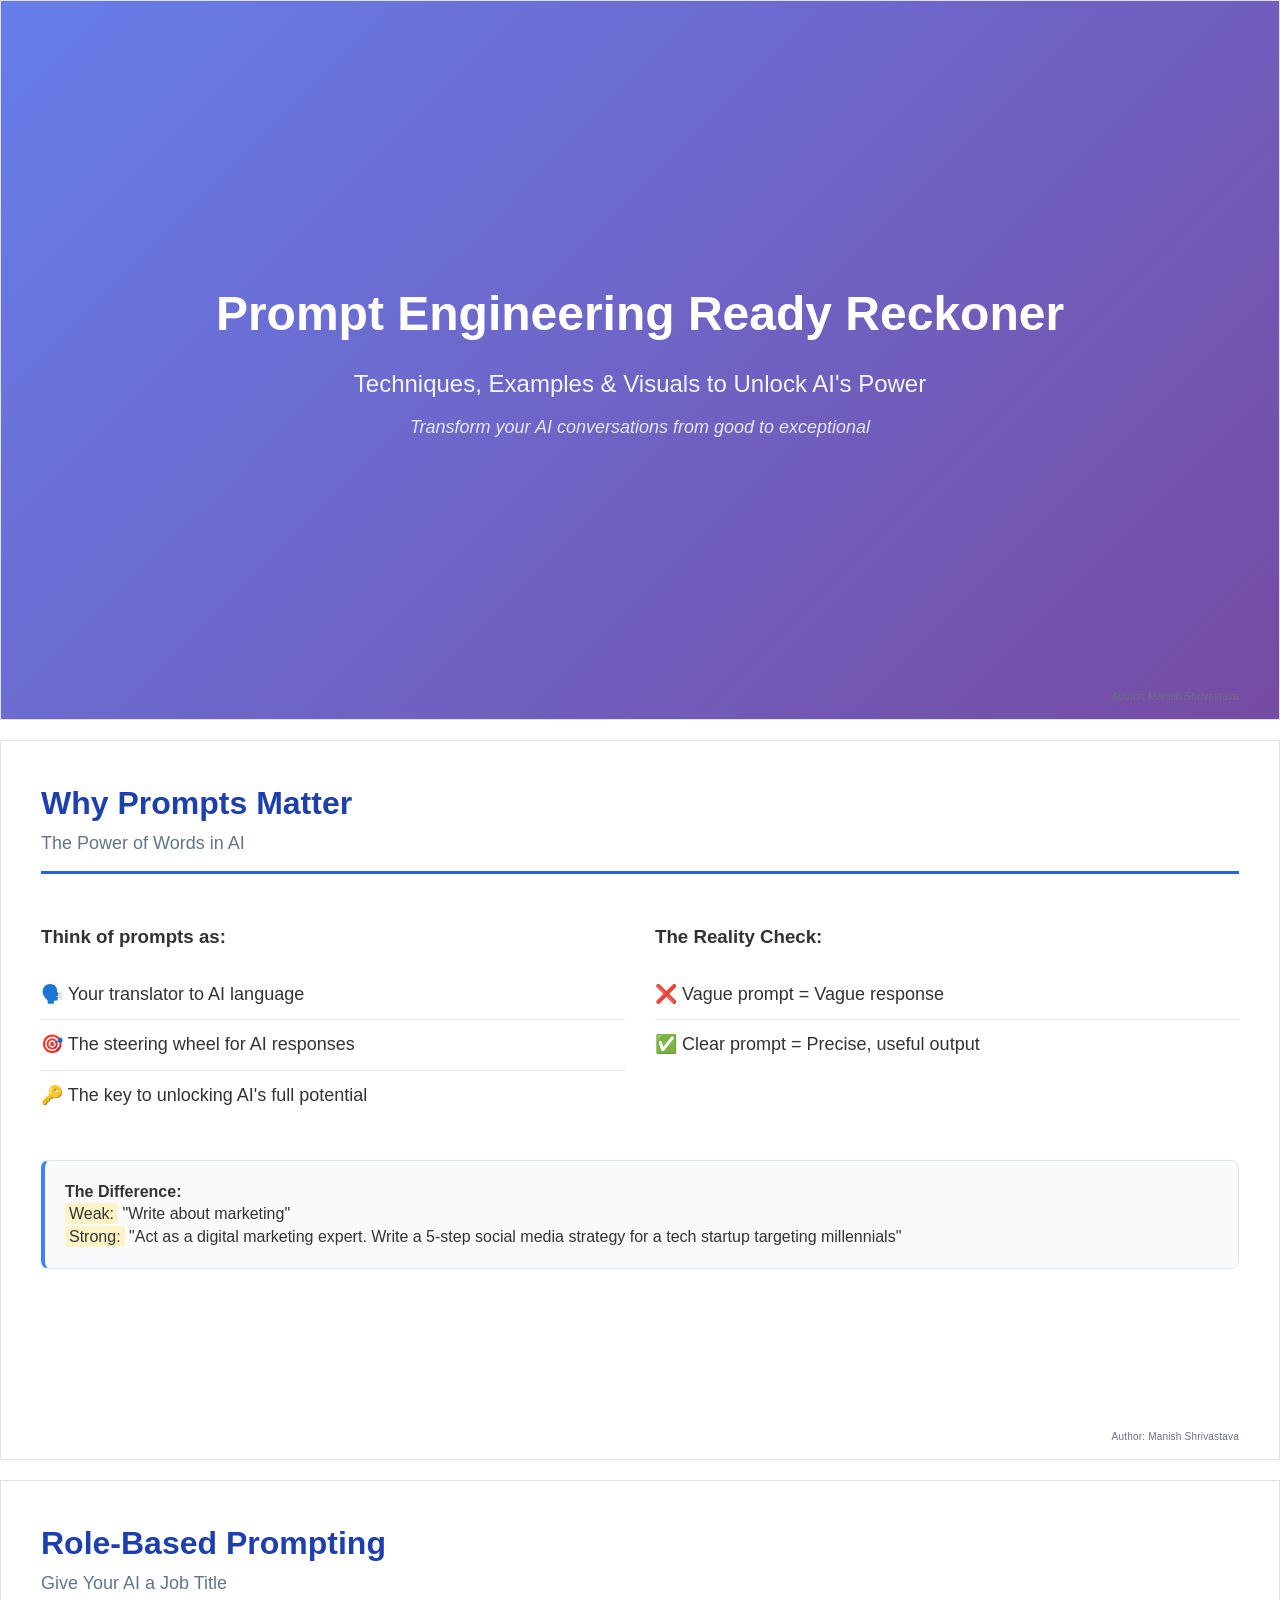
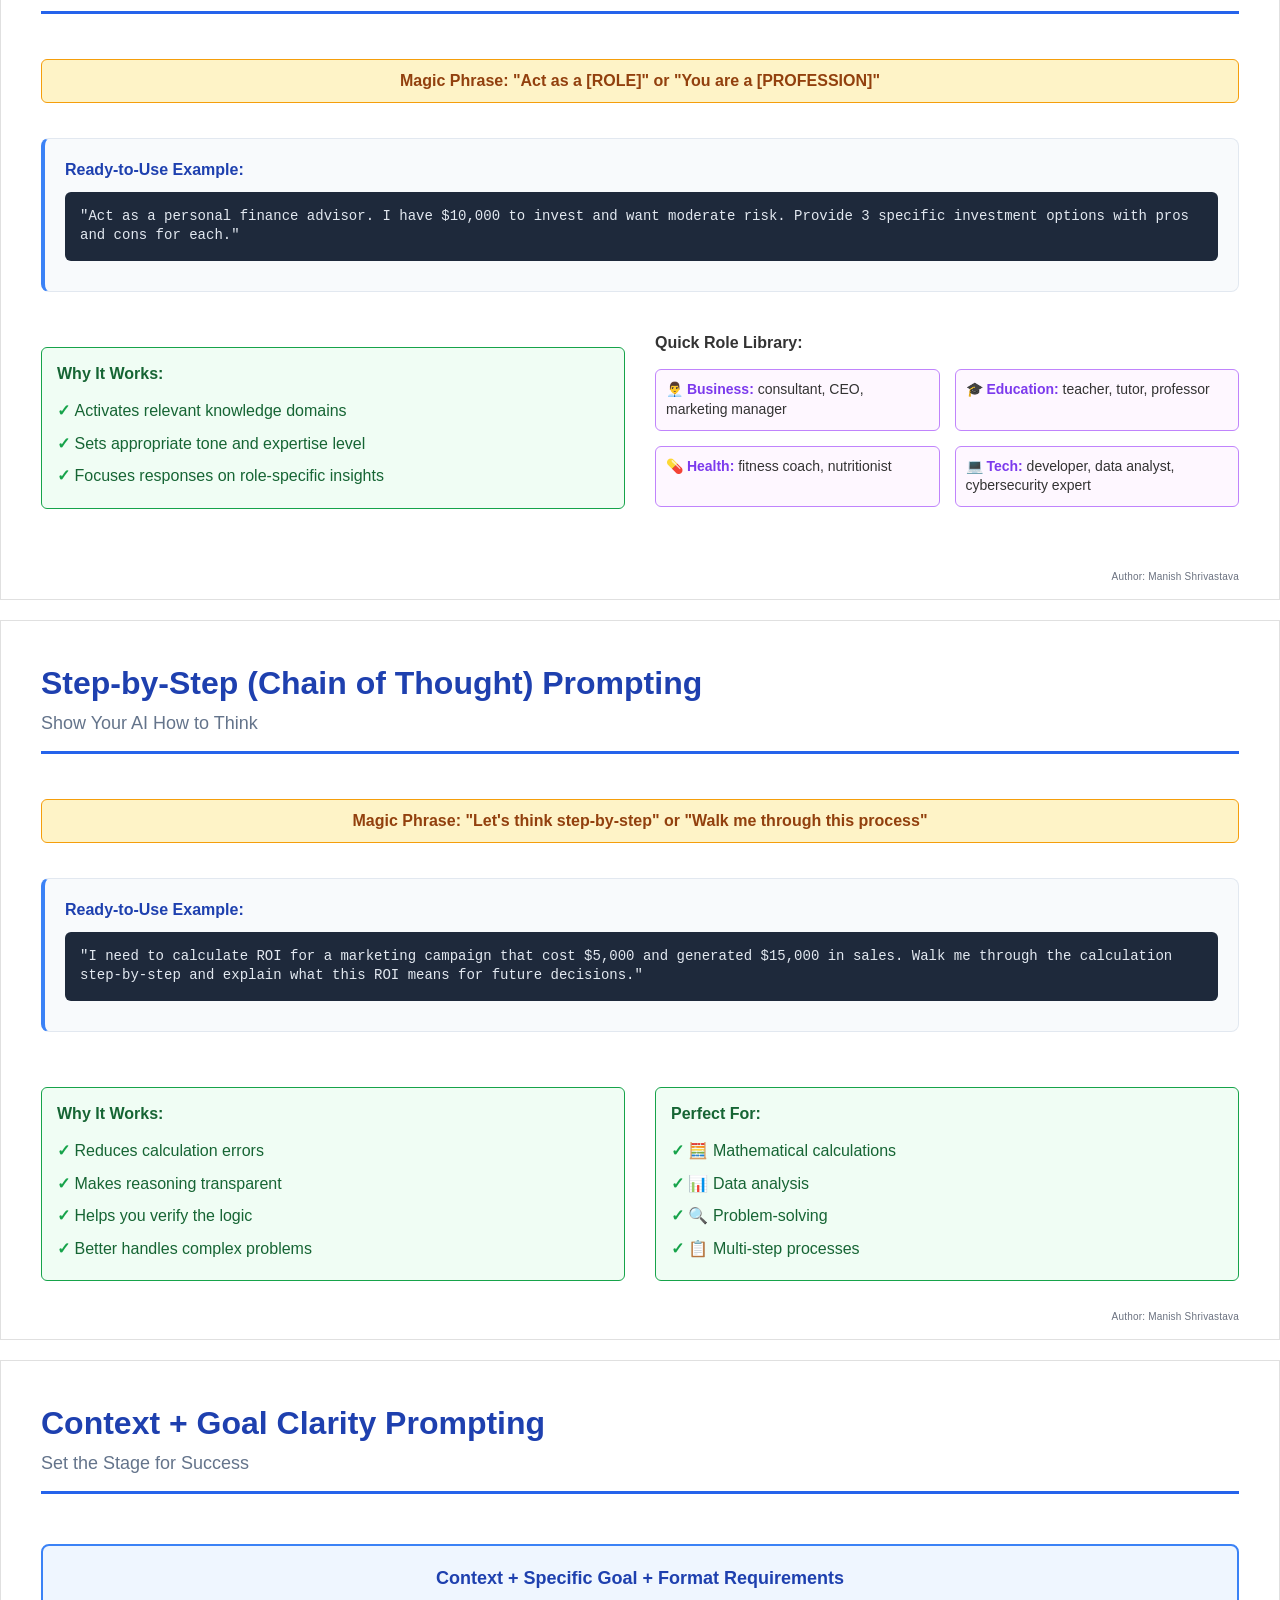
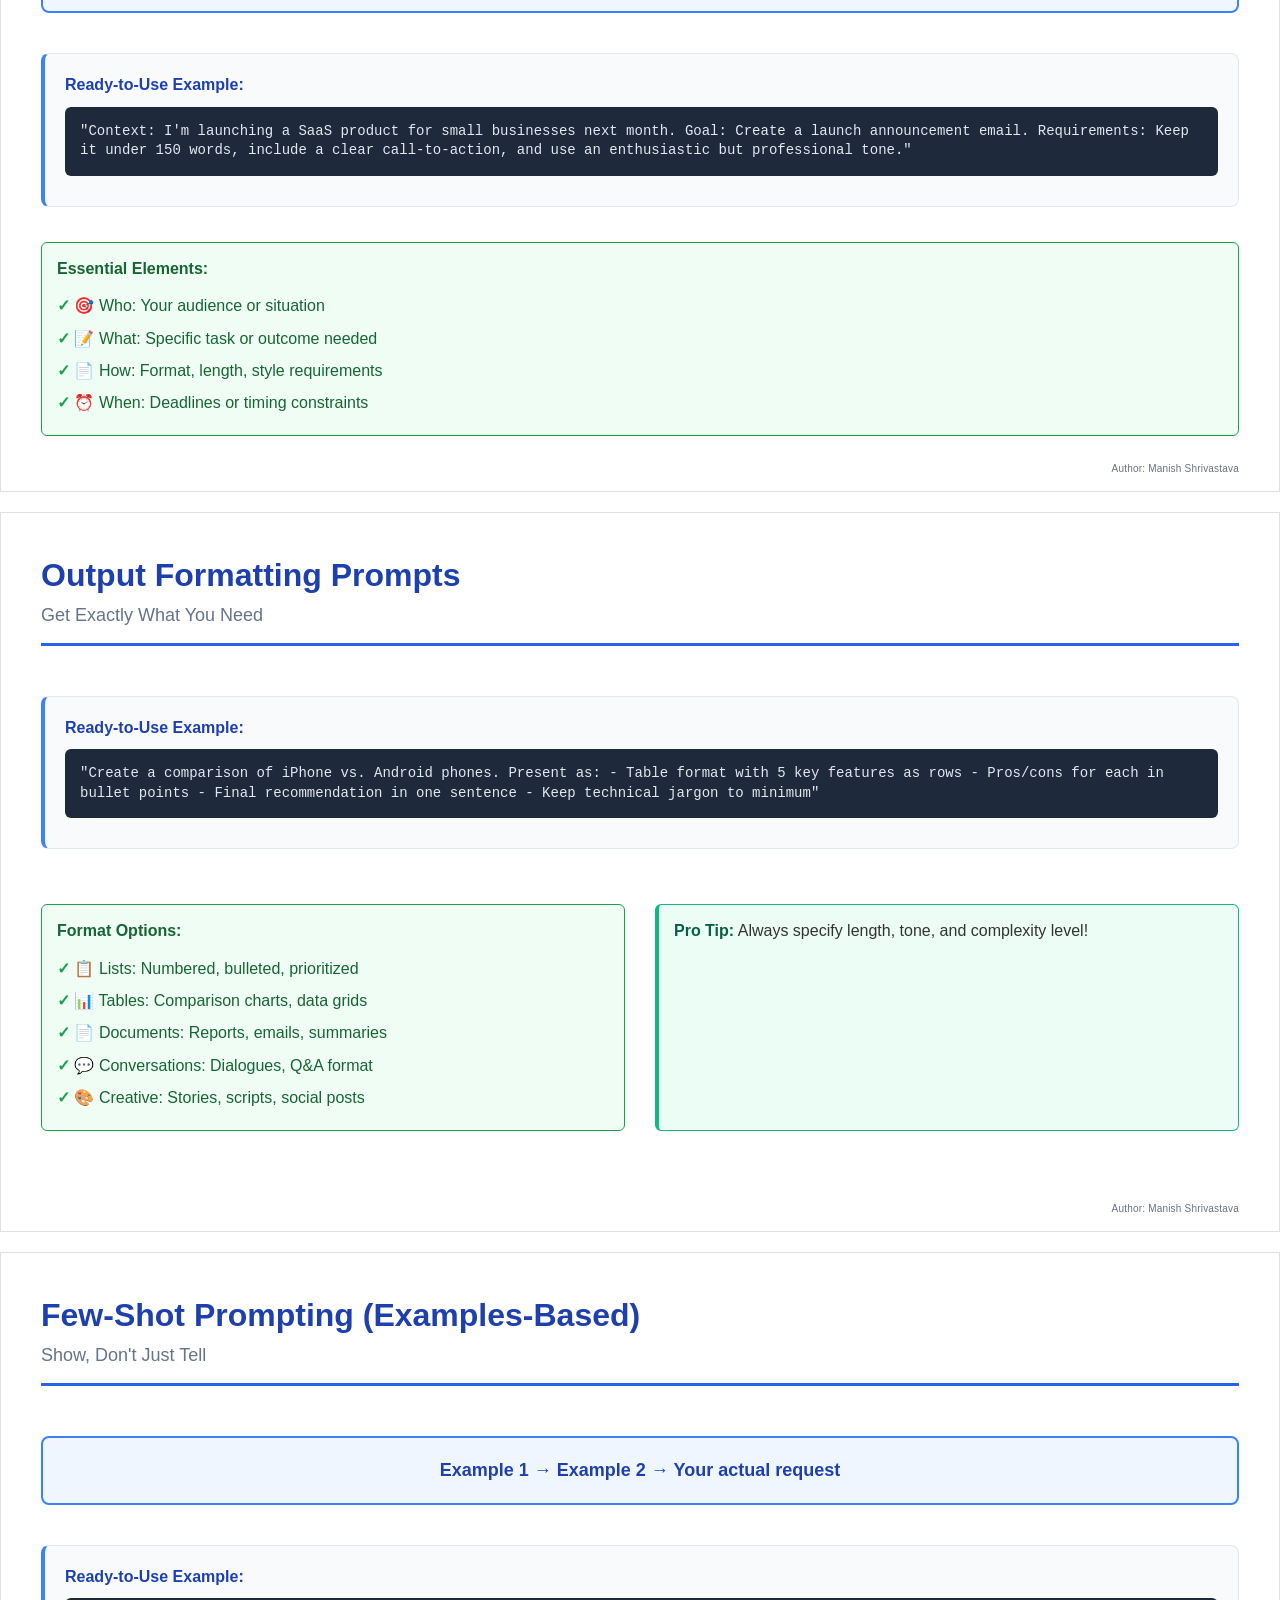
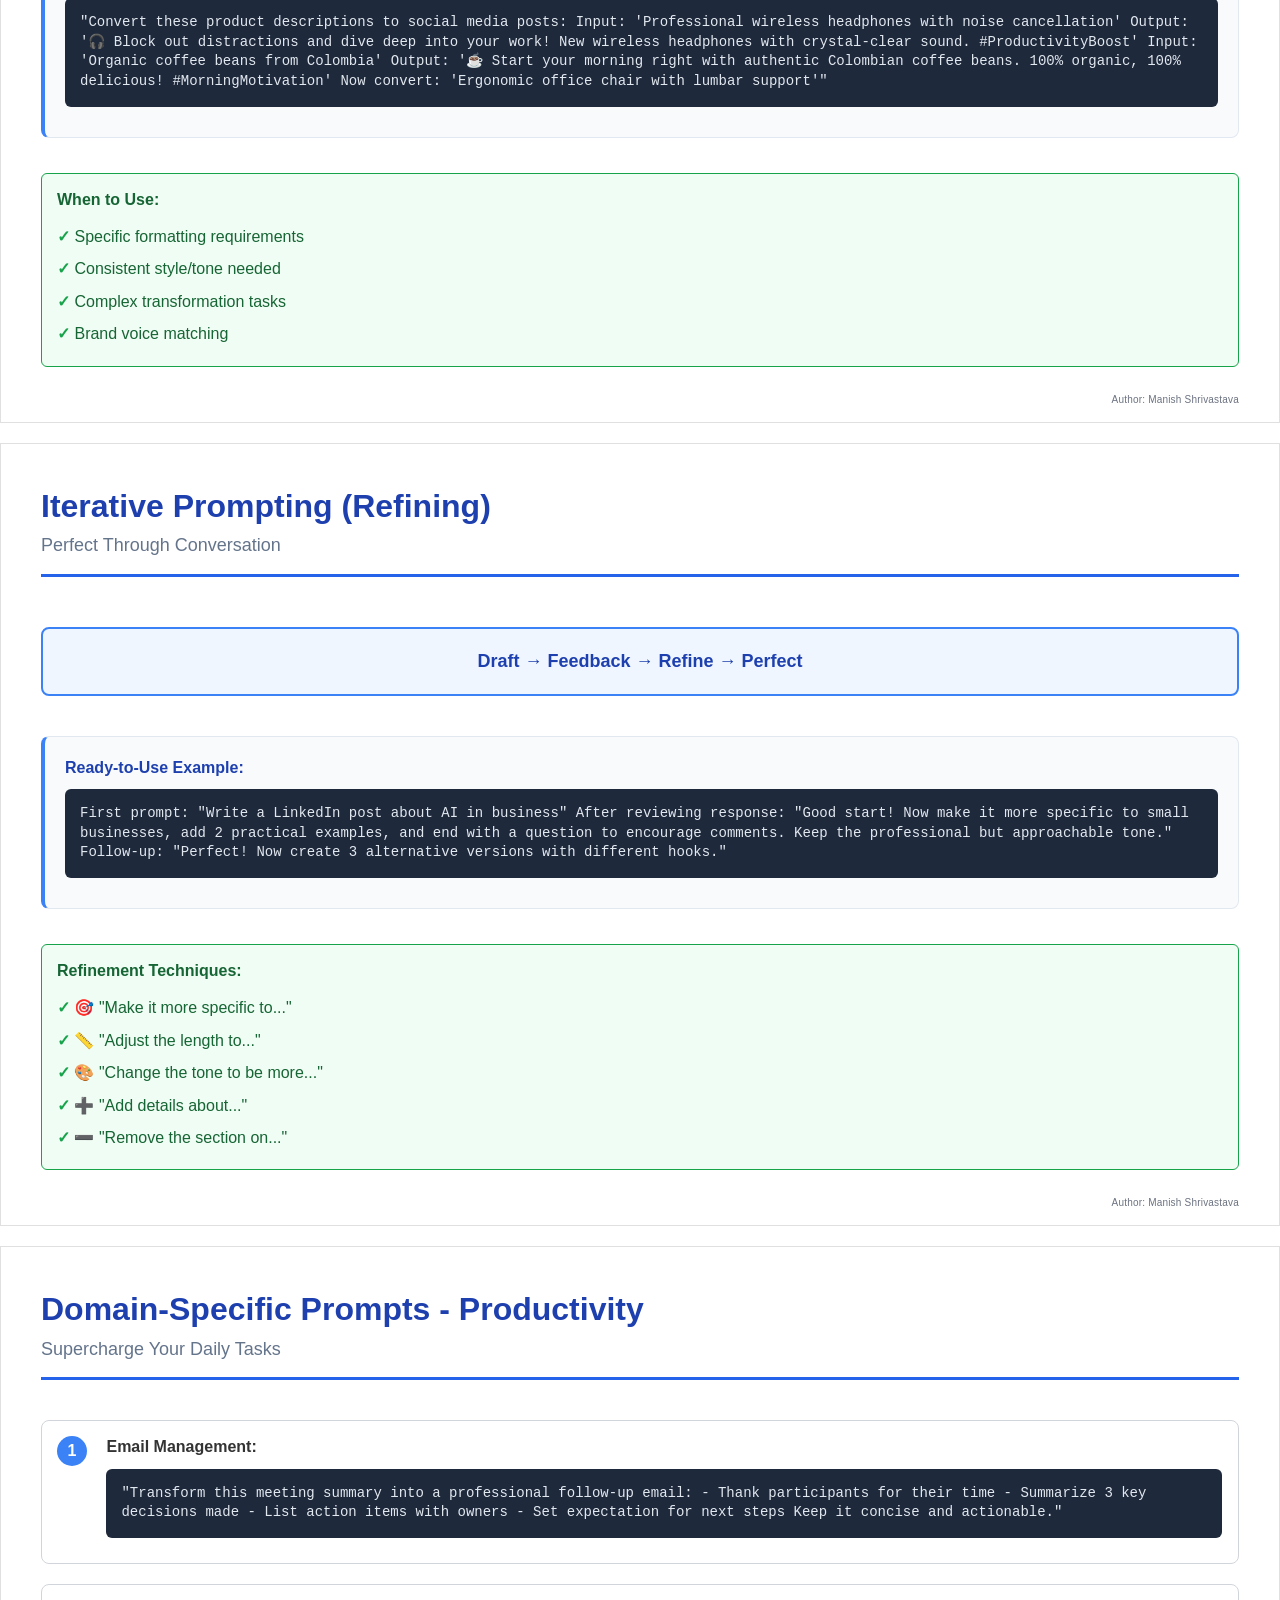
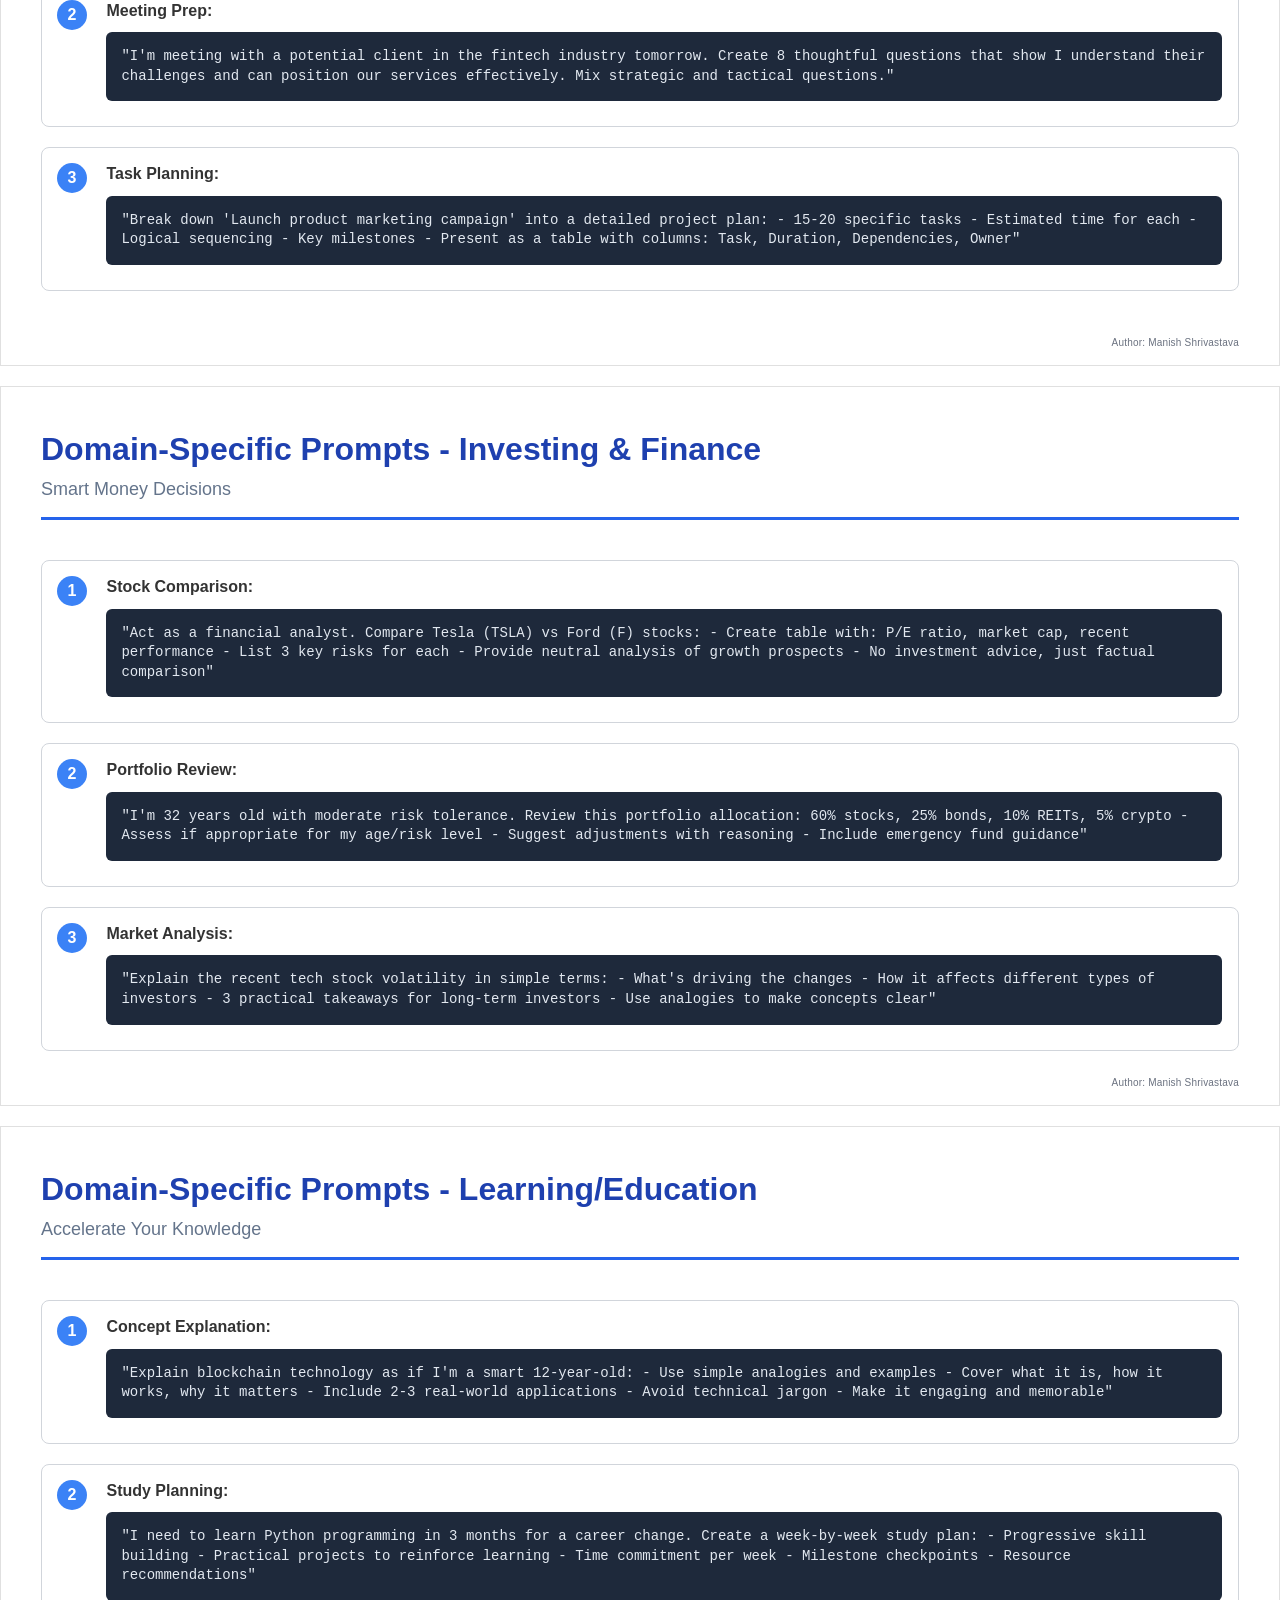
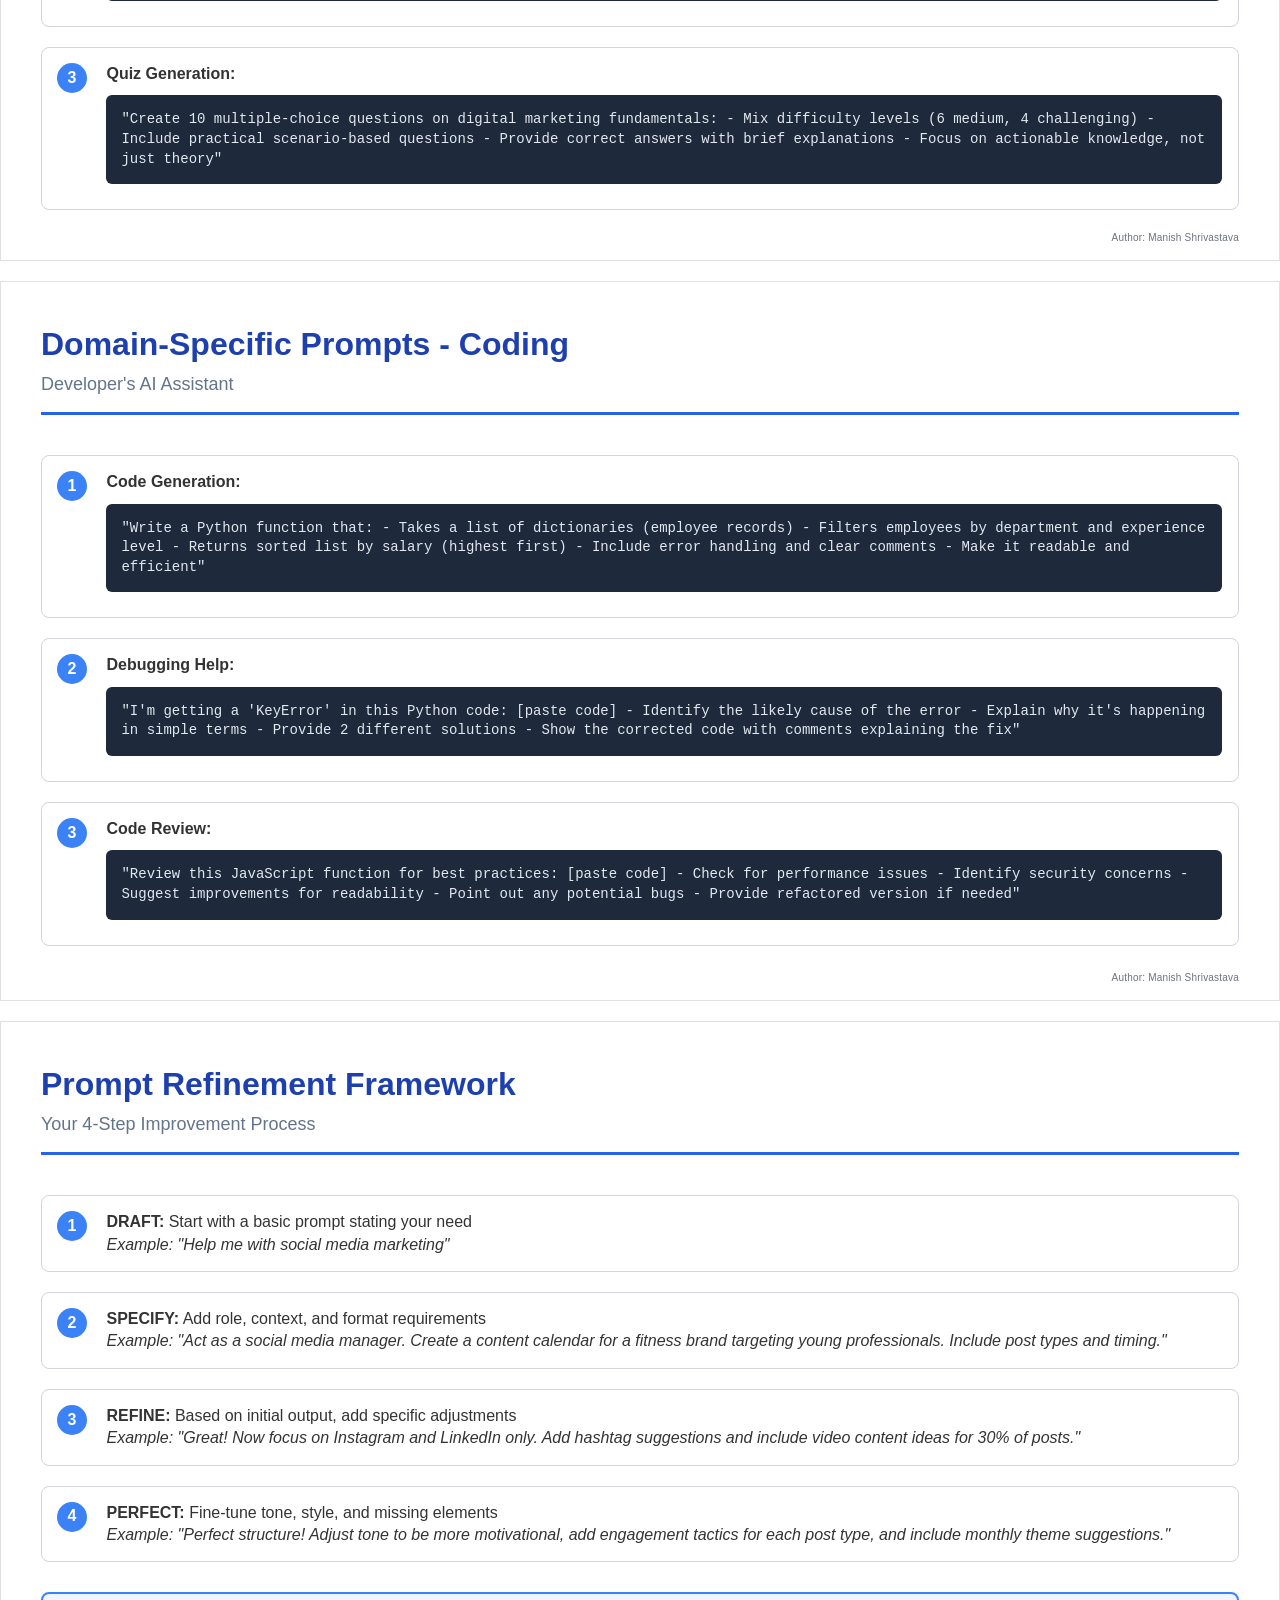
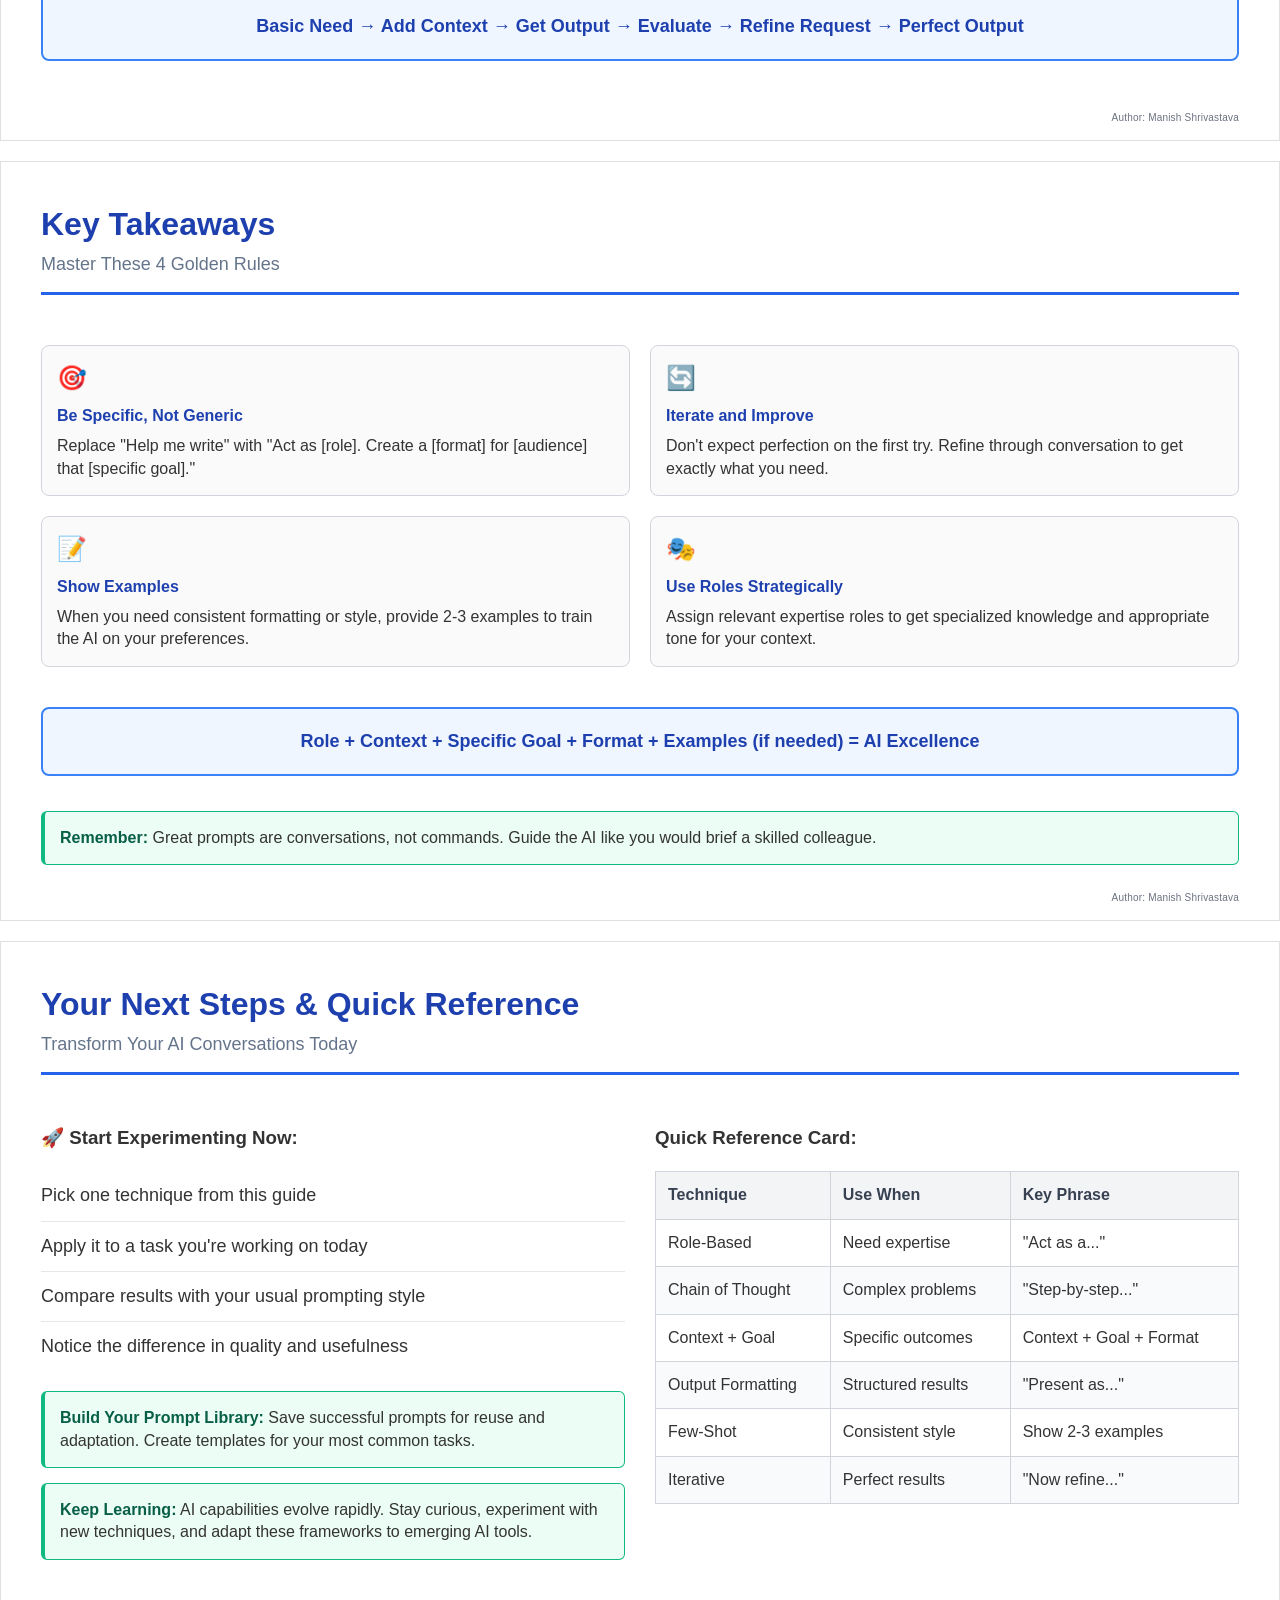
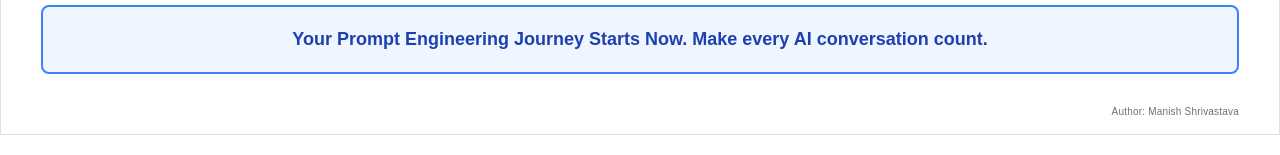
==== commit 0fc582bd: "Update index.html" ====
--- a/index.html
+++ b/index.html
@@ -306,10 +306,27 @@
             color: #065f46;
         }
 
+        /* Author footer styling */
+        .author-footer {
+            position: absolute;
+            bottom: 15px;
+            right: 40px;
+            font-size: 10px;
+            color: #6b7280;
+            font-family: 'Segoe UI', Arial, sans-serif;
+            letter-spacing: 0.02em;
+        }
+
         @media print {
             .slide {
                 page-break-inside: avoid;
                 break-inside: avoid;
+            }
+
+            .author-footer {
+                position: absolute;
+                bottom: 10px;
+                right: 30px;
             }
         }
     </style>
@@ -323,6 +340,7 @@
         <h2 class="slide-subtitle">Techniques, Examples & Visuals to Unlock AI's Power</h2>
         <p class="tagline">Transform your AI conversations from good to exceptional</p>
     </div>
+    <div class="author-footer">Author: Manish Shrivastava</div>
 </div>
 
 <!-- Slide 2: Introduction -->
@@ -356,6 +374,7 @@
         <p><span class="highlight">Weak:</span> "Write about marketing"</p>
         <p><span class="highlight">Strong:</span> "Act as a digital marketing expert. Write a 5-step social media strategy for a tech startup targeting millennials"</p>
     </div>
+    <div class="author-footer">Author: Manish Shrivastava</div>
 </div>
 
 <!-- Slide 3: Role-Based Prompting -->
@@ -397,6 +416,7 @@
             </div>
         </div>
     </div>
+    <div class="author-footer">Author: Manish Shrivastava</div>
 </div>
 
 <!-- Slide 4: Chain of Thought -->
@@ -440,6 +460,7 @@
             </ul>
         </div>
     </div>
+    <div class="author-footer">Author: Manish Shrivastava</div>
 </div>
 
 <!-- Slide 5: Context + Goal -->
@@ -472,6 +493,7 @@
             <li>⏰ When: Deadlines or timing constraints</li>
         </ul>
     </div>
+    <div class="author-footer">Author: Manish Shrivastava</div>
 </div>
 
 <!-- Slide 6: Output Formatting -->
@@ -508,6 +530,7 @@
             <strong>Pro Tip:</strong> Always specify length, tone, and complexity level!
         </div>
     </div>
+    <div class="author-footer">Author: Manish Shrivastava</div>
 </div>
 
 <!-- Slide 7: Few-Shot Prompting -->
@@ -547,6 +570,7 @@
             <li>Brand voice matching</li>
         </ul>
     </div>
+    <div class="author-footer">Author: Manish Shrivastava</div>
 </div>
 
 <!-- Slide 8: Iterative Prompting -->
@@ -583,6 +607,7 @@
             <li>➖ "Remove the section on..."</li>
         </ul>
     </div>
+    <div class="author-footer">Author: Manish Shrivastava</div>
 </div>
 
 <!-- Slide 9: Productivity Prompts -->
@@ -633,6 +658,7 @@
             </div>
         </div>
     </div>
+    <div class="author-footer">Author: Manish Shrivastava</div>
 </div>
 
 <!-- Slide 10: Finance Prompts -->
@@ -683,6 +709,7 @@
             </div>
         </div>
     </div>
+    <div class="author-footer">Author: Manish Shrivastava</div>
 </div>
 
 <!-- Slide 11: Learning Prompts -->
@@ -736,6 +763,7 @@
             </div>
         </div>
     </div>
+    <div class="author-footer">Author: Manish Shrivastava</div>
 </div>
 
 <!-- Slide 12: Coding Prompts -->
@@ -789,6 +817,7 @@
             </div>
         </div>
     </div>
+    <div class="author-footer">Author: Manish Shrivastava</div>
 </div>
 
 <!-- Slide 13: Refinement Framework -->
@@ -833,6 +862,7 @@
     <div class="formula-box">
         Basic Need → Add Context → Get Output → Evaluate → Refine Request → Perfect Output
     </div>
+    <div class="author-footer">Author: Manish Shrivastava</div>
 </div>
 
 <!-- Slide 14: Key Takeaways -->
@@ -875,6 +905,7 @@
     <div class="tip-box">
         <strong>Remember:</strong> Great prompts are conversations, not commands. Guide the AI like you would brief a skilled colleague.
     </div>
+    <div class="author-footer">Author: Manish Shrivastava</div>
 </div>
 
 <!-- Slide 15: Next Steps & Reference -->
@@ -954,6 +985,7 @@
     <div class="formula-box" style="margin-top: 30px;">
         Your Prompt Engineering Journey Starts Now. Make every AI conversation count.
     </div>
+    <div class="author-footer">Author: Manish Shrivastava</div>
 </div>
 
 </body>
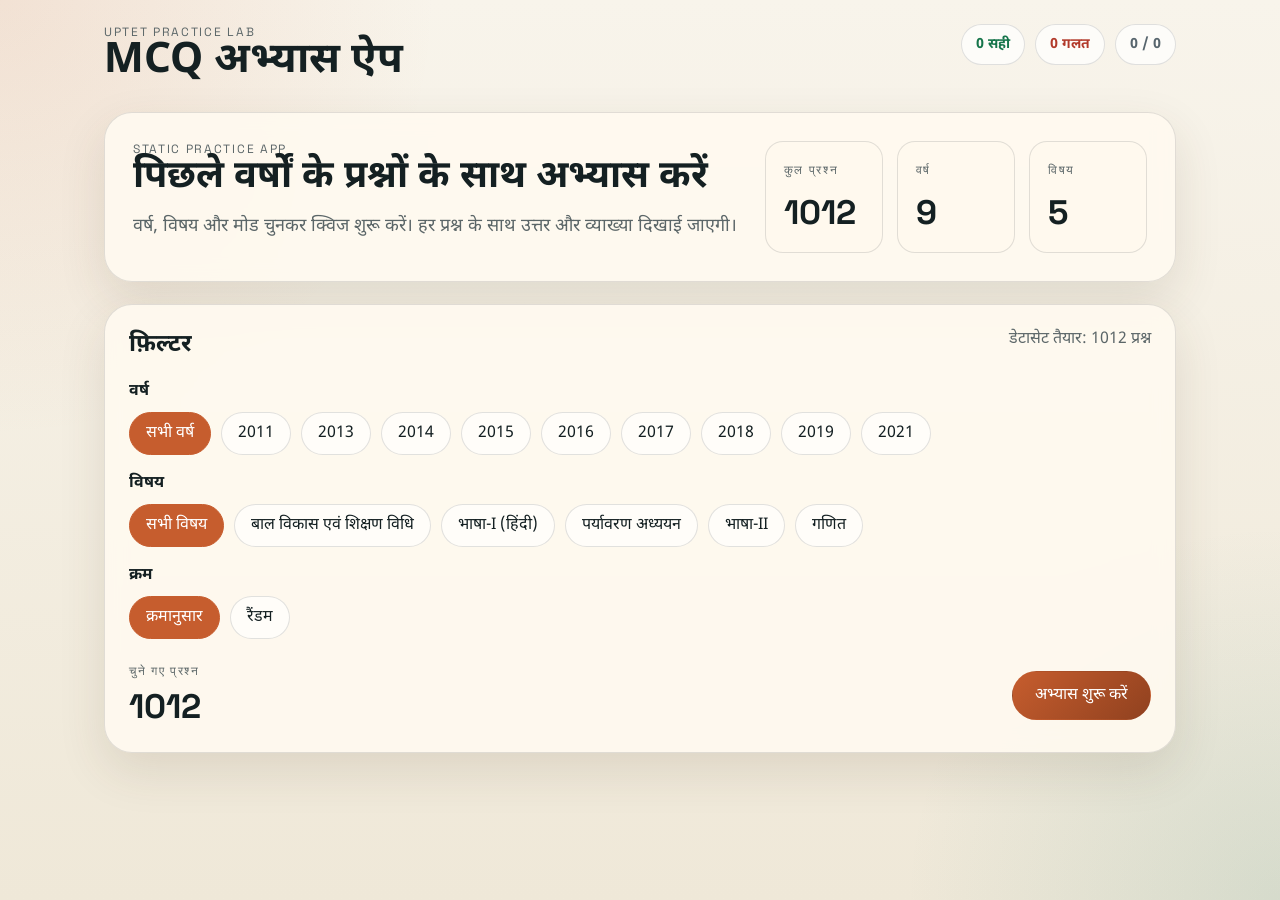
==== commit 047a40a2: "Deploy UPTET static app" ====
--- a/index.html
+++ b/index.html
@@ -1,992 +1,155 @@
 <!DOCTYPE html>
-<html lang="en">
+<html lang="hi">
 <head>
-    <meta charset="UTF-8">
-    <meta name="viewport" content="width=device-width, initial-scale=1.0">
-    <title>Prompt Engineering Ready Reckoner</title>
-    <style>
-        @page {
-            size: A4 landscape;
-            margin: 0.5in;
-        }
-
-        * {
-            margin: 0;
-            padding: 0;
-            box-sizing: border-box;
-        }
-
-        body {
-            font-family: 'Segoe UI', Tahoma, Geneva, Verdana, sans-serif;
-            line-height: 1.4;
-            color: #333;
-            background: white;
-        }
-
-        .slide {
-            width: 100%;
-            min-height: 7.5in;
-            page-break-after: always;
-            padding: 40px;
-            display: flex;
-            flex-direction: column;
-            justify-content: flex-start;
-            position: relative;
-            background: white;
-            border: 1px solid #e0e0e0;
-            margin-bottom: 20px;
-        }
-
-        .slide:last-child {
-            page-break-after: avoid;
-        }
-
-        .slide-header {
-            border-bottom: 3px solid #2563eb;
-            padding-bottom: 15px;
-            margin-bottom: 30px;
-        }
-
-        .slide-title {
-            font-size: 32px;
-            font-weight: bold;
-            color: #1e40af;
-            margin-bottom: 5px;
-        }
-
-        .slide-subtitle {
-            font-size: 18px;
-            color: #64748b;
-            font-weight: 500;
-        }
-
-        .cover-slide {
-            justify-content: center;
-            text-align: center;
-            background: linear-gradient(135deg, #667eea 0%, #764ba2 100%);
-            color: white;
-        }
-
-        .cover-slide .slide-title {
-            font-size: 48px;
-            color: white;
-            margin-bottom: 20px;
-        }
-
-        .cover-slide .slide-subtitle {
-            font-size: 24px;
-            color: #f1f5f9;
-            margin-bottom: 15px;
-        }
-
-        .tagline {
-            font-size: 18px;
-            color: #e2e8f0;
-            font-style: italic;
-        }
-
-        .content-grid {
-            display: grid;
-            grid-template-columns: 1fr 1fr;
-            gap: 30px;
-            margin-top: 20px;
-        }
-
-        .single-column {
-            display: block;
-        }
-
-        .key-points {
-            list-style: none;
-            margin: 20px 0;
-        }
-
-        .key-points li {
-            padding: 12px 0;
-            font-size: 18px;
-            border-bottom: 1px solid #e5e7eb;
-        }
-
-        .key-points li:last-child {
-            border-bottom: none;
-        }
-
-        .example-box {
-            background: #f8fafc;
-            border: 1px solid #e2e8f0;
-            border-left: 4px solid #3b82f6;
-            padding: 20px;
-            margin: 20px 0;
-            border-radius: 8px;
-        }
-
-        .example-title {
-            font-weight: bold;
-            color: #1e40af;
-            margin-bottom: 10px;
-        }
-
-        .prompt-example {
-            background: #1e293b;
-            color: #e2e8f0;
-            padding: 15px;
-            border-radius: 6px;
-            font-family: 'Courier New', monospace;
-            font-size: 14px;
-            margin: 10px 0;
-            overflow-wrap: break-word;
-        }
-
-        .magic-phrase {
-            background: #fef3c7;
-            border: 1px solid #f59e0b;
-            padding: 10px 15px;
-            border-radius: 6px;
-            font-weight: bold;
-            color: #92400e;
-            text-align: center;
-            margin: 15px 0;
-        }
-
-        .benefits-list {
-            background: #f0fdf4;
-            border: 1px solid #16a34a;
-            padding: 15px;
-            border-radius: 6px;
-            margin: 15px 0;
-        }
-
-        .benefits-list h4 {
-            color: #166534;
-            margin-bottom: 10px;
-        }
-
-        .benefits-list ul {
-            list-style: none;
-            margin-left: 0;
-        }
-
-        .benefits-list li {
-            padding: 5px 0;
-            color: #166534;
-        }
-
-        .benefits-list li:before {
-            content: "✓ ";
-            color: #16a34a;
-            font-weight: bold;
-        }
-
-        .role-grid {
-            display: grid;
-            grid-template-columns: repeat(2, 1fr);
-            gap: 15px;
-            margin: 15px 0;
-        }
-
-        .role-item {
-            background: #fef7ff;
-            border: 1px solid #c084fc;
-            padding: 10px;
-            border-radius: 6px;
-            font-size: 14px;
-        }
-
-        .role-item strong {
-            color: #7c3aed;
-        }
-
-        .formula-box {
-            background: #eff6ff;
-            border: 2px solid #3b82f6;
-            padding: 20px;
-            text-align: center;
-            font-size: 18px;
-            font-weight: bold;
-            color: #1e40af;
-            border-radius: 8px;
-            margin: 20px 0;
-        }
-
-        .step-box {
-            border: 1px solid #d1d5db;
-            border-radius: 8px;
-            padding: 15px;
-            margin: 10px 0;
-            background: white;
-        }
-
-        .step-number {
-            background: #3b82f6;
-            color: white;
-            width: 30px;
-            height: 30px;
-            border-radius: 50%;
-            display: inline-flex;
-            align-items: center;
-            justify-content: center;
-            font-weight: bold;
-            margin-right: 15px;
-        }
-
-        .step-content {
-            display: inline-block;
-            width: calc(100% - 50px);
-            vertical-align: top;
-        }
-
-        .golden-rules {
-            display: grid;
-            grid-template-columns: repeat(2, 1fr);
-            gap: 20px;
-            margin: 20px 0;
-        }
-
-        .rule-box {
-            border: 1px solid #d1d5db;
-            border-radius: 8px;
-            padding: 15px;
-            background: #fafafa;
-        }
-
-        .rule-icon {
-            font-size: 24px;
-            margin-bottom: 10px;
-        }
-
-        .rule-title {
-            font-weight: bold;
-            color: #1e40af;
-            margin-bottom: 8px;
-        }
-
-        .table-container {
-            margin: 20px 0;
-        }
-
-        .reference-table {
-            width: 100%;
-            border-collapse: collapse;
-            border: 1px solid #d1d5db;
-        }
-
-        .reference-table th,
-        .reference-table td {
-            border: 1px solid #d1d5db;
-            padding: 12px;
-            text-align: left;
-        }
-
-        .reference-table th {
-            background: #f3f4f6;
-            font-weight: bold;
-            color: #374151;
-        }
-
-        .reference-table tr:nth-child(even) {
-            background: #f9fafb;
-        }
-
-        .highlight {
-            background: #fef3c7;
-            padding: 2px 4px;
-            border-radius: 3px;
-        }
-
-        .tip-box {
-            background: #ecfdf5;
-            border: 1px solid #10b981;
-            border-left: 4px solid #10b981;
-            padding: 15px;
-            margin: 15px 0;
-            border-radius: 6px;
-        }
-
-        .tip-box strong {
-            color: #065f46;
-        }
-
-        /* Author footer styling */
-        .author-footer {
-            position: absolute;
-            bottom: 15px;
-            right: 40px;
-            font-size: 10px;
-            color: #6b7280;
-            font-family: 'Segoe UI', Arial, sans-serif;
-            letter-spacing: 0.02em;
-        }
-
-        @media print {
-            .slide {
-                page-break-inside: avoid;
-                break-inside: avoid;
-            }
-
-            .author-footer {
-                position: absolute;
-                bottom: 10px;
-                right: 30px;
-            }
-        }
-    </style>
+  <meta charset="UTF-8">
+  <meta name="viewport" content="width=device-width, initial-scale=1.0">
+  <title>UPTET Practice App</title>
+  <meta name="description" content="UPTET practice MCQ app with year and subject filters, quiz mode, and explanations.">
+  <link rel="preconnect" href="https://fonts.googleapis.com">
+  <link rel="preconnect" href="https://fonts.gstatic.com" crossorigin>
+  <link href="https://fonts.googleapis.com/css2?family=Noto+Sans+Devanagari:wght@400;500;600;700&family=Space+Grotesk:wght@500;700&display=swap" rel="stylesheet">
+  <link rel="stylesheet" href="style.css">
 </head>
 <body>
+  <div class="app-shell">
+    <header class="topbar">
+      <div>
+        <p class="eyebrow">UPTET Practice Lab</p>
+        <h1>MCQ अभ्यास ऐप</h1>
+      </div>
+      <div class="topbar-stats" id="topbarStats" hidden>
+        <span class="stat-pill success" id="scorePill">0 सही</span>
+        <span class="stat-pill danger" id="wrongPill">0 गलत</span>
+        <span class="stat-pill neutral" id="progressPill">0 / 0</span>
+      </div>
+    </header>
 
-<!-- Slide 1: Cover -->
-<div class="slide cover-slide">
-    <div>
-        <h1 class="slide-title">Prompt Engineering Ready Reckoner</h1>
-        <h2 class="slide-subtitle">Techniques, Examples & Visuals to Unlock AI's Power</h2>
-        <p class="tagline">Transform your AI conversations from good to exceptional</p>
-    </div>
-    <div class="author-footer">Author: Manish Shrivastava</div>
-</div>
+    <main>
+      <section class="screen active" id="homeScreen">
+        <section class="hero-card">
+          <div class="hero-copy">
+            <p class="hero-tag">Static practice app</p>
+            <h2>पिछले वर्षों के प्रश्नों के साथ अभ्यास करें</h2>
+            <p class="hero-text">
+              वर्ष, विषय और मोड चुनकर क्विज शुरू करें। हर प्रश्न के साथ उत्तर और व्याख्या दिखाई जाएगी।
+            </p>
+          </div>
+          <div class="hero-metrics">
+            <article class="metric-card">
+              <span class="metric-label">कुल प्रश्न</span>
+              <strong id="metricQuestions">0</strong>
+            </article>
+            <article class="metric-card">
+              <span class="metric-label">वर्ष</span>
+              <strong id="metricYears">0</strong>
+            </article>
+            <article class="metric-card">
+              <span class="metric-label">विषय</span>
+              <strong id="metricSubjects">0</strong>
+            </article>
+          </div>
+        </section>
 
-<!-- Slide 2: Introduction -->
-<div class="slide">
-    <div class="slide-header">
-        <h1 class="slide-title">Why Prompts Matter</h1>
-        <h2 class="slide-subtitle">The Power of Words in AI</h2>
-    </div>
+        <section class="panel">
+          <div class="panel-head">
+            <h3>फ़िल्टर</h3>
+            <p id="datasetStatus">डेटासेट लोड हो रहा है...</p>
+          </div>
 
-    <div class="content-grid">
-        <div>
-            <h3>Think of prompts as:</h3>
-            <ul class="key-points">
-                <li>🗣️ Your translator to AI language</li>
-                <li>🎯 The steering wheel for AI responses</li>
-                <li>🔑 The key to unlocking AI's full potential</li>
-            </ul>
+          <div class="filter-group">
+            <label>वर्ष</label>
+            <div class="pill-row" id="yearPills"></div>
+          </div>
+
+          <div class="filter-group">
+            <label>विषय</label>
+            <div class="pill-row" id="subjectPills"></div>
+          </div>
+
+          <div class="filter-group">
+            <label>क्रम</label>
+            <div class="pill-row">
+              <button class="pill active" id="sequentialBtn" type="button">क्रमानुसार</button>
+              <button class="pill" id="randomBtn" type="button">रैंडम</button>
+            </div>
+          </div>
+
+          <div class="action-bar">
+            <div>
+              <p class="count-label">चुने गए प्रश्न</p>
+              <p class="count-value" id="availableCount">0</p>
+            </div>
+            <button class="primary-btn" id="startBtn" type="button" disabled>अभ्यास शुरू करें</button>
+          </div>
+        </section>
+      </section>
+
+      <section class="screen" id="quizScreen">
+        <div class="progress-track">
+          <div class="progress-fill" id="progressFill"></div>
         </div>
 
-        <div>
-            <h3>The Reality Check:</h3>
-            <ul class="key-points">
-                <li>❌ Vague prompt = Vague response</li>
-                <li>✅ Clear prompt = Precise, useful output</li>
-            </ul>
-        </div>
-    </div>
+        <section class="question-meta">
+          <div class="meta-left">
+            <span class="badge" id="yearBadge"></span>
+            <span class="badge muted" id="subjectBadge"></span>
+          </div>
+          <strong id="counterBadge">1 / 1</strong>
+        </section>
 
-    <div class="example-box">
-        <p><strong>The Difference:</strong></p>
-        <p><span class="highlight">Weak:</span> "Write about marketing"</p>
-        <p><span class="highlight">Strong:</span> "Act as a digital marketing expert. Write a 5-step social media strategy for a tech startup targeting millennials"</p>
-    </div>
-    <div class="author-footer">Author: Manish Shrivastava</div>
-</div>
+        <section class="question-panel">
+          <p class="question-order" id="questionOrder">प्रश्न 1</p>
+          <h2 id="questionText">...</h2>
+        </section>
 
-<!-- Slide 3: Role-Based Prompting -->
-<div class="slide">
-    <div class="slide-header">
-        <h1 class="slide-title">Role-Based Prompting</h1>
-        <h2 class="slide-subtitle">Give Your AI a Job Title</h2>
-    </div>
+        <section class="options-panel" id="optionsPanel"></section>
 
-    <div class="magic-phrase">
-        Magic Phrase: "Act as a [ROLE]" or "You are a [PROFESSION]"
-    </div>
+        <section class="feedback-panel" id="feedbackPanel" hidden>
+          <h3 id="feedbackTitle"></h3>
+          <p id="feedbackAnswer"></p>
+          <pre id="feedbackExplanation"></pre>
+        </section>
 
-    <div class="example-box">
-        <div class="example-title">Ready-to-Use Example:</div>
-        <div class="prompt-example">
-"Act as a personal finance advisor. I have $10,000 to invest and want moderate risk. 
-Provide 3 specific investment options with pros and cons for each."
-        </div>
-    </div>
+        <section class="quiz-actions">
+          <button class="secondary-btn" id="skipBtn" type="button">छोड़ें</button>
+          <button class="secondary-btn" id="nextBtn" type="button">अगला</button>
+          <button class="ghost-btn" id="homeBtn" type="button">होम</button>
+        </section>
+      </section>
 
-    <div class="content-grid">
-        <div class="benefits-list">
-            <h4>Why It Works:</h4>
-            <ul>
-                <li>Activates relevant knowledge domains</li>
-                <li>Sets appropriate tone and expertise level</li>
-                <li>Focuses responses on role-specific insights</li>
-            </ul>
-        </div>
+      <section class="screen" id="resultScreen">
+        <section class="result-hero">
+          <p class="hero-tag">Quiz complete</p>
+          <h2>आपका परिणाम</h2>
+          <p class="result-score" id="resultPercent">0%</p>
+        </section>
 
-        <div>
-            <h4>Quick Role Library:</h4>
-            <div class="role-grid">
-                <div class="role-item"><strong>👨‍💼 Business:</strong> consultant, CEO, marketing manager</div>
-                <div class="role-item"><strong>🎓 Education:</strong> teacher, tutor, professor</div>
-                <div class="role-item"><strong>💊 Health:</strong> fitness coach, nutritionist</div>
-                <div class="role-item"><strong>💻 Tech:</strong> developer, data analyst, cybersecurity expert</div>
-            </div>
-        </div>
-    </div>
-    <div class="author-footer">Author: Manish Shrivastava</div>
-</div>
+        <section class="result-grid">
+          <article class="metric-card">
+            <span class="metric-label">सही</span>
+            <strong id="resultCorrect">0</strong>
+          </article>
+          <article class="metric-card">
+            <span class="metric-label">गलत</span>
+            <strong id="resultWrong">0</strong>
+          </article>
+          <article class="metric-card">
+            <span class="metric-label">छोड़े</span>
+            <strong id="resultSkipped">0</strong>
+          </article>
+        </section>
 
-<!-- Slide 4: Chain of Thought -->
-<div class="slide">
-    <div class="slide-header">
-        <h1 class="slide-title">Step-by-Step (Chain of Thought) Prompting</h1>
-        <h2 class="slide-subtitle">Show Your AI How to Think</h2>
-    </div>
+        <section class="panel">
+          <p id="resultMessage">अभ्यास जारी रखें।</p>
+          <div class="action-bar compact">
+            <button class="primary-btn" id="retryBtn" type="button">फिर से शुरू करें</button>
+            <button class="secondary-btn" id="resultHomeBtn" type="button">होम</button>
+          </div>
+        </section>
+      </section>
+    </main>
+  </div>
 
-    <div class="magic-phrase">
-        Magic Phrase: "Let's think step-by-step" or "Walk me through this process"
-    </div>
-
-    <div class="example-box">
-        <div class="example-title">Ready-to-Use Example:</div>
-        <div class="prompt-example">
-"I need to calculate ROI for a marketing campaign that cost $5,000 and generated 
-$15,000 in sales. Walk me through the calculation step-by-step and explain what 
-this ROI means for future decisions."
-        </div>
-    </div>
-
-    <div class="content-grid">
-        <div class="benefits-list">
-            <h4>Why It Works:</h4>
-            <ul>
-                <li>Reduces calculation errors</li>
-                <li>Makes reasoning transparent</li>
-                <li>Helps you verify the logic</li>
-                <li>Better handles complex problems</li>
-            </ul>
-        </div>
-
-        <div class="benefits-list">
-            <h4>Perfect For:</h4>
-            <ul>
-                <li>🧮 Mathematical calculations</li>
-                <li>📊 Data analysis</li>
-                <li>🔍 Problem-solving</li>
-                <li>📋 Multi-step processes</li>
-            </ul>
-        </div>
-    </div>
-    <div class="author-footer">Author: Manish Shrivastava</div>
-</div>
-
-<!-- Slide 5: Context + Goal -->
-<div class="slide">
-    <div class="slide-header">
-        <h1 class="slide-title">Context + Goal Clarity Prompting</h1>
-        <h2 class="slide-subtitle">Set the Stage for Success</h2>
-    </div>
-
-    <div class="formula-box">
-        Context + Specific Goal + Format Requirements
-    </div>
-
-    <div class="example-box">
-        <div class="example-title">Ready-to-Use Example:</div>
-        <div class="prompt-example">
-"Context: I'm launching a SaaS product for small businesses next month.
-Goal: Create a launch announcement email.
-Requirements: Keep it under 150 words, include a clear call-to-action, 
-and use an enthusiastic but professional tone."
-        </div>
-    </div>
-
-    <div class="benefits-list">
-        <h4>Essential Elements:</h4>
-        <ul>
-            <li>🎯 Who: Your audience or situation</li>
-            <li>📝 What: Specific task or outcome needed</li>
-            <li>📄 How: Format, length, style requirements</li>
-            <li>⏰ When: Deadlines or timing constraints</li>
-        </ul>
-    </div>
-    <div class="author-footer">Author: Manish Shrivastava</div>
-</div>
-
-<!-- Slide 6: Output Formatting -->
-<div class="slide">
-    <div class="slide-header">
-        <h1 class="slide-title">Output Formatting Prompts</h1>
-        <h2 class="slide-subtitle">Get Exactly What You Need</h2>
-    </div>
-
-    <div class="example-box">
-        <div class="example-title">Ready-to-Use Example:</div>
-        <div class="prompt-example">
-"Create a comparison of iPhone vs. Android phones. Present as:
-- Table format with 5 key features as rows
-- Pros/cons for each in bullet points
-- Final recommendation in one sentence
-- Keep technical jargon to minimum"
-        </div>
-    </div>
-
-    <div class="content-grid">
-        <div class="benefits-list">
-            <h4>Format Options:</h4>
-            <ul>
-                <li>📋 Lists: Numbered, bulleted, prioritized</li>
-                <li>📊 Tables: Comparison charts, data grids</li>
-                <li>📄 Documents: Reports, emails, summaries</li>
-                <li>💬 Conversations: Dialogues, Q&A format</li>
-                <li>🎨 Creative: Stories, scripts, social posts</li>
-            </ul>
-        </div>
-
-        <div class="tip-box">
-            <strong>Pro Tip:</strong> Always specify length, tone, and complexity level!
-        </div>
-    </div>
-    <div class="author-footer">Author: Manish Shrivastava</div>
-</div>
-
-<!-- Slide 7: Few-Shot Prompting -->
-<div class="slide">
-    <div class="slide-header">
-        <h1 class="slide-title">Few-Shot Prompting (Examples-Based)</h1>
-        <h2 class="slide-subtitle">Show, Don't Just Tell</h2>
-    </div>
-
-    <div class="formula-box">
-        Example 1 → Example 2 → Your actual request
-    </div>
-
-    <div class="example-box">
-        <div class="example-title">Ready-to-Use Example:</div>
-        <div class="prompt-example">
-"Convert these product descriptions to social media posts:
-
-Input: 'Professional wireless headphones with noise cancellation'
-Output: '🎧 Block out distractions and dive deep into your work! New wireless 
-headphones with crystal-clear sound. #ProductivityBoost'
-
-Input: 'Organic coffee beans from Colombia'  
-Output: '☕ Start your morning right with authentic Colombian coffee beans. 
-100% organic, 100% delicious! #MorningMotivation'
-
-Now convert: 'Ergonomic office chair with lumbar support'"
-        </div>
-    </div>
-
-    <div class="benefits-list">
-        <h4>When to Use:</h4>
-        <ul>
-            <li>Specific formatting requirements</li>
-            <li>Consistent style/tone needed</li>
-            <li>Complex transformation tasks</li>
-            <li>Brand voice matching</li>
-        </ul>
-    </div>
-    <div class="author-footer">Author: Manish Shrivastava</div>
-</div>
-
-<!-- Slide 8: Iterative Prompting -->
-<div class="slide">
-    <div class="slide-header">
-        <h1 class="slide-title">Iterative Prompting (Refining)</h1>
-        <h2 class="slide-subtitle">Perfect Through Conversation</h2>
-    </div>
-
-    <div class="formula-box">
-        Draft → Feedback → Refine → Perfect
-    </div>
-
-    <div class="example-box">
-        <div class="example-title">Ready-to-Use Example:</div>
-        <div class="prompt-example">
-First prompt: "Write a LinkedIn post about AI in business"
-
-After reviewing response: "Good start! Now make it more specific to small businesses, 
-add 2 practical examples, and end with a question to encourage comments. 
-Keep the professional but approachable tone."
-
-Follow-up: "Perfect! Now create 3 alternative versions with different hooks."
-        </div>
-    </div>
-
-    <div class="benefits-list">
-        <h4>Refinement Techniques:</h4>
-        <ul>
-            <li>🎯 "Make it more specific to..."</li>
-            <li>📏 "Adjust the length to..."</li>
-            <li>🎨 "Change the tone to be more..."</li>
-            <li>➕ "Add details about..."</li>
-            <li>➖ "Remove the section on..."</li>
-        </ul>
-    </div>
-    <div class="author-footer">Author: Manish Shrivastava</div>
-</div>
-
-<!-- Slide 9: Productivity Prompts -->
-<div class="slide">
-    <div class="slide-header">
-        <h1 class="slide-title">Domain-Specific Prompts - Productivity</h1>
-        <h2 class="slide-subtitle">Supercharge Your Daily Tasks</h2>
-    </div>
-
-    <div class="step-box">
-        <span class="step-number">1</span>
-        <div class="step-content">
-            <strong>Email Management:</strong>
-            <div class="prompt-example">
-"Transform this meeting summary into a professional follow-up email:
-- Thank participants for their time
-- Summarize 3 key decisions made
-- List action items with owners
-- Set expectation for next steps
-Keep it concise and actionable."
-            </div>
-        </div>
-    </div>
-
-    <div class="step-box">
-        <span class="step-number">2</span>
-        <div class="step-content">
-            <strong>Meeting Prep:</strong>
-            <div class="prompt-example">
-"I'm meeting with a potential client in the fintech industry tomorrow. 
-Create 8 thoughtful questions that show I understand their challenges 
-and can position our services effectively. Mix strategic and tactical questions."
-            </div>
-        </div>
-    </div>
-
-    <div class="step-box">
-        <span class="step-number">3</span>
-        <div class="step-content">
-            <strong>Task Planning:</strong>
-            <div class="prompt-example">
-"Break down 'Launch product marketing campaign' into a detailed project plan:
-- 15-20 specific tasks
-- Estimated time for each
-- Logical sequencing
-- Key milestones
-- Present as a table with columns: Task, Duration, Dependencies, Owner"
-            </div>
-        </div>
-    </div>
-    <div class="author-footer">Author: Manish Shrivastava</div>
-</div>
-
-<!-- Slide 10: Finance Prompts -->
-<div class="slide">
-    <div class="slide-header">
-        <h1 class="slide-title">Domain-Specific Prompts - Investing & Finance</h1>
-        <h2 class="slide-subtitle">Smart Money Decisions</h2>
-    </div>
-
-    <div class="step-box">
-        <span class="step-number">1</span>
-        <div class="step-content">
-            <strong>Stock Comparison:</strong>
-            <div class="prompt-example">
-"Act as a financial analyst. Compare Tesla (TSLA) vs Ford (F) stocks:
-- Create table with: P/E ratio, market cap, recent performance
-- List 3 key risks for each
-- Provide neutral analysis of growth prospects
-- No investment advice, just factual comparison"
-            </div>
-        </div>
-    </div>
-
-    <div class="step-box">
-        <span class="step-number">2</span>
-        <div class="step-content">
-            <strong>Portfolio Review:</strong>
-            <div class="prompt-example">
-"I'm 32 years old with moderate risk tolerance. Review this portfolio allocation:
-60% stocks, 25% bonds, 10% REITs, 5% crypto
-- Assess if appropriate for my age/risk level  
-- Suggest adjustments with reasoning
-- Include emergency fund guidance"
-            </div>
-        </div>
-    </div>
-
-    <div class="step-box">
-        <span class="step-number">3</span>
-        <div class="step-content">
-            <strong>Market Analysis:</strong>
-            <div class="prompt-example">
-"Explain the recent tech stock volatility in simple terms:
-- What's driving the changes
-- How it affects different types of investors
-- 3 practical takeaways for long-term investors
-- Use analogies to make concepts clear"
-            </div>
-        </div>
-    </div>
-    <div class="author-footer">Author: Manish Shrivastava</div>
-</div>
-
-<!-- Slide 11: Learning Prompts -->
-<div class="slide">
-    <div class="slide-header">
-        <h1 class="slide-title">Domain-Specific Prompts - Learning/Education</h1>
-        <h2 class="slide-subtitle">Accelerate Your Knowledge</h2>
-    </div>
-
-    <div class="step-box">
-        <span class="step-number">1</span>
-        <div class="step-content">
-            <strong>Concept Explanation:</strong>
-            <div class="prompt-example">
-"Explain blockchain technology as if I'm a smart 12-year-old:
-- Use simple analogies and examples
-- Cover what it is, how it works, why it matters
-- Include 2-3 real-world applications
-- Avoid technical jargon
-- Make it engaging and memorable"
-            </div>
-        </div>
-    </div>
-
-    <div class="step-box">
-        <span class="step-number">2</span>
-        <div class="step-content">
-            <strong>Study Planning:</strong>
-            <div class="prompt-example">
-"I need to learn Python programming in 3 months for a career change.
-Create a week-by-week study plan:
-- Progressive skill building
-- Practical projects to reinforce learning  
-- Time commitment per week
-- Milestone checkpoints
-- Resource recommendations"
-            </div>
-        </div>
-    </div>
-
-    <div class="step-box">
-        <span class="step-number">3</span>
-        <div class="step-content">
-            <strong>Quiz Generation:</strong>
-            <div class="prompt-example">
-"Create 10 multiple-choice questions on digital marketing fundamentals:
-- Mix difficulty levels (6 medium, 4 challenging)
-- Include practical scenario-based questions
-- Provide correct answers with brief explanations
-- Focus on actionable knowledge, not just theory"
-            </div>
-        </div>
-    </div>
-    <div class="author-footer">Author: Manish Shrivastava</div>
-</div>
-
-<!-- Slide 12: Coding Prompts -->
-<div class="slide">
-    <div class="slide-header">
-        <h1 class="slide-title">Domain-Specific Prompts - Coding</h1>
-        <h2 class="slide-subtitle">Developer's AI Assistant</h2>
-    </div>
-
-    <div class="step-box">
-        <span class="step-number">1</span>
-        <div class="step-content">
-            <strong>Code Generation:</strong>
-            <div class="prompt-example">
-"Write a Python function that:
-- Takes a list of dictionaries (employee records)
-- Filters employees by department and experience level
-- Returns sorted list by salary (highest first)
-- Include error handling and clear comments
-- Make it readable and efficient"
-            </div>
-        </div>
-    </div>
-
-    <div class="step-box">
-        <span class="step-number">2</span>
-        <div class="step-content">
-            <strong>Debugging Help:</strong>
-            <div class="prompt-example">
-"I'm getting a 'KeyError' in this Python code: [paste code]
-- Identify the likely cause of the error
-- Explain why it's happening in simple terms
-- Provide 2 different solutions
-- Show the corrected code with comments explaining the fix"
-            </div>
-        </div>
-    </div>
-
-    <div class="step-box">
-        <span class="step-number">3</span>
-        <div class="step-content">
-            <strong>Code Review:</strong>
-            <div class="prompt-example">
-"Review this JavaScript function for best practices:
-[paste code]
-- Check for performance issues
-- Identify security concerns
-- Suggest improvements for readability
-- Point out any potential bugs
-- Provide refactored version if needed"
-            </div>
-        </div>
-    </div>
-    <div class="author-footer">Author: Manish Shrivastava</div>
-</div>
-
-<!-- Slide 13: Refinement Framework -->
-<div class="slide">
-    <div class="slide-header">
-        <h1 class="slide-title">Prompt Refinement Framework</h1>
-        <h2 class="slide-subtitle">Your 4-Step Improvement Process</h2>
-    </div>
-
-    <div class="step-box">
-        <span class="step-number">1</span>
-        <div class="step-content">
-            <strong>DRAFT:</strong> Start with a basic prompt stating your need<br>
-            <em>Example: "Help me with social media marketing"</em>
-        </div>
-    </div>
-
-    <div class="step-box">
-        <span class="step-number">2</span>
-        <div class="step-content">
-            <strong>SPECIFY:</strong> Add role, context, and format requirements<br>
-            <em>Example: "Act as a social media manager. Create a content calendar for a fitness brand targeting young professionals. Include post types and timing."</em>
-        </div>
-    </div>
-
-    <div class="step-box">
-        <span class="step-number">3</span>
-        <div class="step-content">
-            <strong>REFINE:</strong> Based on initial output, add specific adjustments<br>
-            <em>Example: "Great! Now focus on Instagram and LinkedIn only. Add hashtag suggestions and include video content ideas for 30% of posts."</em>
-        </div>
-    </div>
-
-    <div class="step-box">
-        <span class="step-number">4</span>
-        <div class="step-content">
-            <strong>PERFECT:</strong> Fine-tune tone, style, and missing elements<br>
-            <em>Example: "Perfect structure! Adjust tone to be more motivational, add engagement tactics for each post type, and include monthly theme suggestions."</em>
-        </div>
-    </div>
-
-    <div class="formula-box">
-        Basic Need → Add Context → Get Output → Evaluate → Refine Request → Perfect Output
-    </div>
-    <div class="author-footer">Author: Manish Shrivastava</div>
-</div>
-
-<!-- Slide 14: Key Takeaways -->
-<div class="slide">
-    <div class="slide-header">
-        <h1 class="slide-title">Key Takeaways</h1>
-        <h2 class="slide-subtitle">Master These 4 Golden Rules</h2>
-    </div>
-
-    <div class="golden-rules">
-        <div class="rule-box">
-            <div class="rule-icon">🎯</div>
-            <div class="rule-title">Be Specific, Not Generic</div>
-            <p>Replace "Help me write" with "Act as [role]. Create a [format] for [audience] that [specific goal]."</p>
-        </div>
-
-        <div class="rule-box">
-            <div class="rule-icon">🔄</div>
-            <div class="rule-title">Iterate and Improve</div>
-            <p>Don't expect perfection on the first try. Refine through conversation to get exactly what you need.</p>
-        </div>
-
-        <div class="rule-box">
-            <div class="rule-icon">📝</div>
-            <div class="rule-title">Show Examples</div>
-            <p>When you need consistent formatting or style, provide 2-3 examples to train the AI on your preferences.</p>
-        </div>
-
-        <div class="rule-box">
-            <div class="rule-icon">🎭</div>
-            <div class="rule-title">Use Roles Strategically</div>
-            <p>Assign relevant expertise roles to get specialized knowledge and appropriate tone for your context.</p>
-        </div>
-    </div>
-
-    <div class="formula-box">
-        Role + Context + Specific Goal + Format + Examples (if needed) = AI Excellence
-    </div>
-
-    <div class="tip-box">
-        <strong>Remember:</strong> Great prompts are conversations, not commands. Guide the AI like you would brief a skilled colleague.
-    </div>
-    <div class="author-footer">Author: Manish Shrivastava</div>
-</div>
-
-<!-- Slide 15: Next Steps & Reference -->
-<div class="slide">
-    <div class="slide-header">
-        <h1 class="slide-title">Your Next Steps & Quick Reference</h1>
-        <h2 class="slide-subtitle">Transform Your AI Conversations Today</h2>
-    </div>
-
-    <div class="content-grid">
-        <div>
-            <h3>🚀 Start Experimenting Now:</h3>
-            <ul class="key-points">
-                <li>Pick one technique from this guide</li>
-                <li>Apply it to a task you're working on today</li>
-                <li>Compare results with your usual prompting style</li>
-                <li>Notice the difference in quality and usefulness</li>
-            </ul>
-
-            <div class="tip-box">
-                <strong>Build Your Prompt Library:</strong> Save successful prompts for reuse and adaptation. Create templates for your most common tasks.
-            </div>
-
-            <div class="tip-box">
-                <strong>Keep Learning:</strong> AI capabilities evolve rapidly. Stay curious, experiment with new techniques, and adapt these frameworks to emerging AI tools.
-            </div>
-        </div>
-
-        <div>
-            <h3>Quick Reference Card:</h3>
-            <div class="table-container">
-                <table class="reference-table">
-                    <thead>
-                        <tr>
-                            <th>Technique</th>
-                            <th>Use When</th>
-                            <th>Key Phrase</th>
-                        </tr>
-                    </thead>
-                    <tbody>
-                        <tr>
-                            <td>Role-Based</td>
-                            <td>Need expertise</td>
-                            <td>"Act as a..."</td>
-                        </tr>
-                        <tr>
-                            <td>Chain of Thought</td>
-                            <td>Complex problems</td>
-                            <td>"Step-by-step..."</td>
-                        </tr>
-                        <tr>
-                            <td>Context + Goal</td>
-                            <td>Specific outcomes</td>
-                            <td>Context + Goal + Format</td>
-                        </tr>
-                        <tr>
-                            <td>Output Formatting</td>
-                            <td>Structured results</td>
-                            <td>"Present as..."</td>
-                        </tr>
-                        <tr>
-                            <td>Few-Shot</td>
-                            <td>Consistent style</td>
-                            <td>Show 2-3 examples</td>
-                        </tr>
-                        <tr>
-                            <td>Iterative</td>
-                            <td>Perfect results</td>
-                            <td>"Now refine..."</td>
-                        </tr>
-                    </tbody>
-                </table>
-            </div>
-        </div>
-    </div>
-
-    <div class="formula-box" style="margin-top: 30px;">
-        Your Prompt Engineering Journey Starts Now. Make every AI conversation count.
-    </div>
-    <div class="author-footer">Author: Manish Shrivastava</div>
-</div>
-
+  <script src="app.js"></script>
 </body>
 </html>
--- a/style.css
+++ b/style.css
@@ -0,0 +1,480 @@
+:root {
+  --bg: #f3efe6;
+  --panel: rgba(255, 250, 240, 0.9);
+  --panel-strong: #fff9ee;
+  --border: rgba(44, 54, 57, 0.14);
+  --ink: #142022;
+  --muted: #5b6668;
+  --accent: #c65d2e;
+  --accent-dark: #90411f;
+  --accent-soft: #f0c9b5;
+  --good: #16754b;
+  --bad: #b23a2b;
+  --neutral: #57656d;
+  --shadow: 0 18px 48px rgba(75, 55, 34, 0.12);
+  --radius-lg: 28px;
+  --radius-md: 18px;
+  --radius-sm: 12px;
+}
+
+* {
+  box-sizing: border-box;
+}
+
+html {
+  scroll-behavior: smooth;
+}
+
+body {
+  margin: 0;
+  font-family: 'Noto Sans Devanagari', sans-serif;
+  color: var(--ink);
+  background:
+    radial-gradient(circle at top left, rgba(198, 93, 46, 0.12), transparent 28%),
+    radial-gradient(circle at bottom right, rgba(31, 123, 113, 0.12), transparent 24%),
+    linear-gradient(180deg, #f8f4eb 0%, #efe8d8 100%);
+  min-height: 100vh;
+}
+
+.app-shell {
+  max-width: 1120px;
+  margin: 0 auto;
+  padding: 24px;
+}
+
+.topbar {
+  display: flex;
+  justify-content: space-between;
+  align-items: flex-start;
+  gap: 20px;
+  margin-bottom: 28px;
+}
+
+.eyebrow,
+.hero-tag,
+.metric-label,
+.count-label {
+  margin: 0;
+  font-family: 'Space Grotesk', sans-serif;
+  font-size: 12px;
+  letter-spacing: 0.14em;
+  text-transform: uppercase;
+  color: var(--muted);
+}
+
+h1,
+h2,
+h3,
+p {
+  margin-top: 0;
+}
+
+h1 {
+  margin-bottom: 0;
+  font-size: clamp(28px, 4vw, 42px);
+  line-height: 1.05;
+}
+
+.topbar-stats {
+  display: flex;
+  gap: 10px;
+  flex-wrap: wrap;
+}
+
+.stat-pill,
+.badge {
+  display: inline-flex;
+  align-items: center;
+  padding: 10px 14px;
+  border-radius: 999px;
+  font-size: 14px;
+  font-weight: 700;
+  border: 1px solid var(--border);
+  background: rgba(255, 255, 255, 0.7);
+}
+
+.stat-pill.success {
+  color: var(--good);
+}
+
+.stat-pill.danger {
+  color: var(--bad);
+}
+
+.stat-pill.neutral,
+.badge.muted {
+  color: var(--neutral);
+}
+
+.screen {
+  display: none;
+}
+
+.screen.active {
+  display: block;
+}
+
+.hero-card,
+.panel,
+.question-panel,
+.feedback-panel,
+.result-hero {
+  background: var(--panel);
+  backdrop-filter: blur(10px);
+  border: 1px solid var(--border);
+  box-shadow: var(--shadow);
+  border-radius: var(--radius-lg);
+}
+
+.hero-card {
+  display: grid;
+  grid-template-columns: 1.6fr 1fr;
+  gap: 20px;
+  padding: 28px;
+  margin-bottom: 22px;
+}
+
+.hero-copy h2 {
+  font-size: clamp(28px, 4vw, 38px);
+  line-height: 1.12;
+  margin-bottom: 12px;
+}
+
+.hero-text {
+  color: var(--muted);
+  font-size: 18px;
+  line-height: 1.7;
+  margin-bottom: 0;
+}
+
+.hero-metrics,
+.result-grid {
+  display: grid;
+  grid-template-columns: repeat(3, 1fr);
+  gap: 14px;
+}
+
+.metric-card {
+  background: var(--panel-strong);
+  border: 1px solid var(--border);
+  border-radius: var(--radius-md);
+  padding: 18px;
+}
+
+.metric-card strong {
+  display: block;
+  margin-top: 10px;
+  font-family: 'Space Grotesk', sans-serif;
+  font-size: 34px;
+}
+
+.panel {
+  padding: 24px;
+}
+
+.panel-head {
+  display: flex;
+  justify-content: space-between;
+  align-items: flex-start;
+  gap: 16px;
+  margin-bottom: 20px;
+}
+
+.panel-head h3 {
+  margin-bottom: 0;
+  font-size: 24px;
+}
+
+.panel-head p {
+  color: var(--muted);
+  margin-bottom: 0;
+}
+
+.filter-group + .filter-group {
+  margin-top: 18px;
+}
+
+.filter-group label {
+  display: block;
+  margin-bottom: 10px;
+  font-weight: 700;
+}
+
+.pill-row {
+  display: flex;
+  flex-wrap: wrap;
+  gap: 10px;
+}
+
+.pill,
+.primary-btn,
+.secondary-btn,
+.ghost-btn,
+.option-btn {
+  font: inherit;
+}
+
+.pill {
+  border: 1px solid var(--border);
+  background: rgba(255, 255, 255, 0.64);
+  color: var(--ink);
+  border-radius: 999px;
+  padding: 10px 16px;
+  cursor: pointer;
+  transition: transform 0.15s ease, border-color 0.15s ease, background 0.15s ease;
+}
+
+.pill.active {
+  background: var(--accent);
+  color: #fff;
+  border-color: var(--accent);
+}
+
+.pill:hover,
+.primary-btn:hover,
+.secondary-btn:hover,
+.ghost-btn:hover,
+.option-btn:hover {
+  transform: translateY(-1px);
+}
+
+.action-bar {
+  margin-top: 24px;
+  display: flex;
+  justify-content: space-between;
+  align-items: center;
+  gap: 16px;
+  flex-wrap: wrap;
+}
+
+.count-value {
+  margin: 6px 0 0;
+  font-family: 'Space Grotesk', sans-serif;
+  font-size: 34px;
+  font-weight: 700;
+}
+
+.primary-btn,
+.secondary-btn,
+.ghost-btn {
+  border-radius: 999px;
+  padding: 13px 22px;
+  cursor: pointer;
+  border: 1px solid transparent;
+}
+
+.primary-btn {
+  background: linear-gradient(135deg, var(--accent) 0%, var(--accent-dark) 100%);
+  color: #fff;
+}
+
+.primary-btn:disabled {
+  opacity: 0.5;
+  cursor: not-allowed;
+}
+
+.secondary-btn {
+  background: rgba(255, 255, 255, 0.7);
+  border-color: var(--border);
+  color: var(--ink);
+}
+
+.ghost-btn {
+  background: transparent;
+  border-color: var(--border);
+  color: var(--muted);
+}
+
+.progress-track {
+  margin-bottom: 20px;
+  height: 12px;
+  border-radius: 999px;
+  background: rgba(20, 32, 34, 0.08);
+  overflow: hidden;
+}
+
+.progress-fill {
+  height: 100%;
+  width: 0;
+  background: linear-gradient(90deg, var(--accent) 0%, #ef9f76 100%);
+  transition: width 0.25s ease;
+}
+
+.question-meta {
+  display: flex;
+  justify-content: space-between;
+  align-items: center;
+  gap: 16px;
+  margin-bottom: 16px;
+  flex-wrap: wrap;
+}
+
+.meta-left {
+  display: flex;
+  flex-wrap: wrap;
+  gap: 10px;
+}
+
+.question-panel {
+  padding: 24px;
+  margin-bottom: 18px;
+}
+
+.question-order {
+  color: var(--accent-dark);
+  font-family: 'Space Grotesk', sans-serif;
+  font-weight: 700;
+  margin-bottom: 10px;
+}
+
+.question-panel h2 {
+  margin-bottom: 0;
+  line-height: 1.65;
+  font-size: 28px;
+}
+
+.options-panel {
+  display: grid;
+  gap: 12px;
+}
+
+.option-btn {
+  display: grid;
+  grid-template-columns: 44px 1fr;
+  gap: 14px;
+  text-align: left;
+  width: 100%;
+  padding: 16px 18px;
+  border-radius: var(--radius-md);
+  background: rgba(255, 255, 255, 0.75);
+  border: 1px solid var(--border);
+  cursor: pointer;
+}
+
+.option-btn:disabled {
+  cursor: default;
+}
+
+.option-btn.correct {
+  border-color: rgba(22, 117, 75, 0.4);
+  background: rgba(22, 117, 75, 0.12);
+}
+
+.option-btn.wrong {
+  border-color: rgba(178, 58, 43, 0.4);
+  background: rgba(178, 58, 43, 0.12);
+}
+
+.option-btn.reveal {
+  border-color: rgba(22, 117, 75, 0.4);
+  background: rgba(22, 117, 75, 0.08);
+}
+
+.option-btn.pending {
+  border-color: rgba(87, 101, 109, 0.4);
+  background: rgba(87, 101, 109, 0.1);
+}
+
+.option-key {
+  display: inline-flex;
+  align-items: center;
+  justify-content: center;
+  width: 44px;
+  height: 44px;
+  border-radius: 14px;
+  background: rgba(20, 32, 34, 0.08);
+  font-family: 'Space Grotesk', sans-serif;
+  font-weight: 700;
+}
+
+.feedback-panel {
+  margin-top: 18px;
+  padding: 20px;
+}
+
+.feedback-panel h3 {
+  margin-bottom: 8px;
+}
+
+.feedback-panel p {
+  margin-bottom: 12px;
+  font-weight: 700;
+}
+
+.feedback-panel pre {
+  margin: 0;
+  white-space: pre-wrap;
+  font: inherit;
+  line-height: 1.7;
+  color: var(--muted);
+}
+
+.quiz-actions {
+  display: flex;
+  gap: 12px;
+  margin-top: 18px;
+  flex-wrap: wrap;
+}
+
+.result-hero {
+  padding: 28px;
+  text-align: center;
+  margin-bottom: 20px;
+}
+
+.result-score {
+  margin: 10px 0 0;
+  font-family: 'Space Grotesk', sans-serif;
+  font-size: 72px;
+  font-weight: 700;
+  color: var(--accent-dark);
+}
+
+.compact {
+  margin-top: 0;
+}
+
+@media (max-width: 860px) {
+  .hero-card {
+    grid-template-columns: 1fr;
+  }
+
+  .hero-metrics,
+  .result-grid {
+    grid-template-columns: 1fr;
+  }
+
+  .topbar {
+    flex-direction: column;
+  }
+}
+
+@media (max-width: 640px) {
+  .app-shell {
+    padding: 16px;
+  }
+
+  .hero-card,
+  .panel,
+  .question-panel,
+  .feedback-panel,
+  .result-hero {
+    padding: 18px;
+  }
+
+  .question-panel h2 {
+    font-size: 22px;
+  }
+
+  .action-bar,
+  .quiz-actions {
+    flex-direction: column;
+    align-items: stretch;
+  }
+
+  .primary-btn,
+  .secondary-btn,
+  .ghost-btn {
+    width: 100%;
+  }
+}
